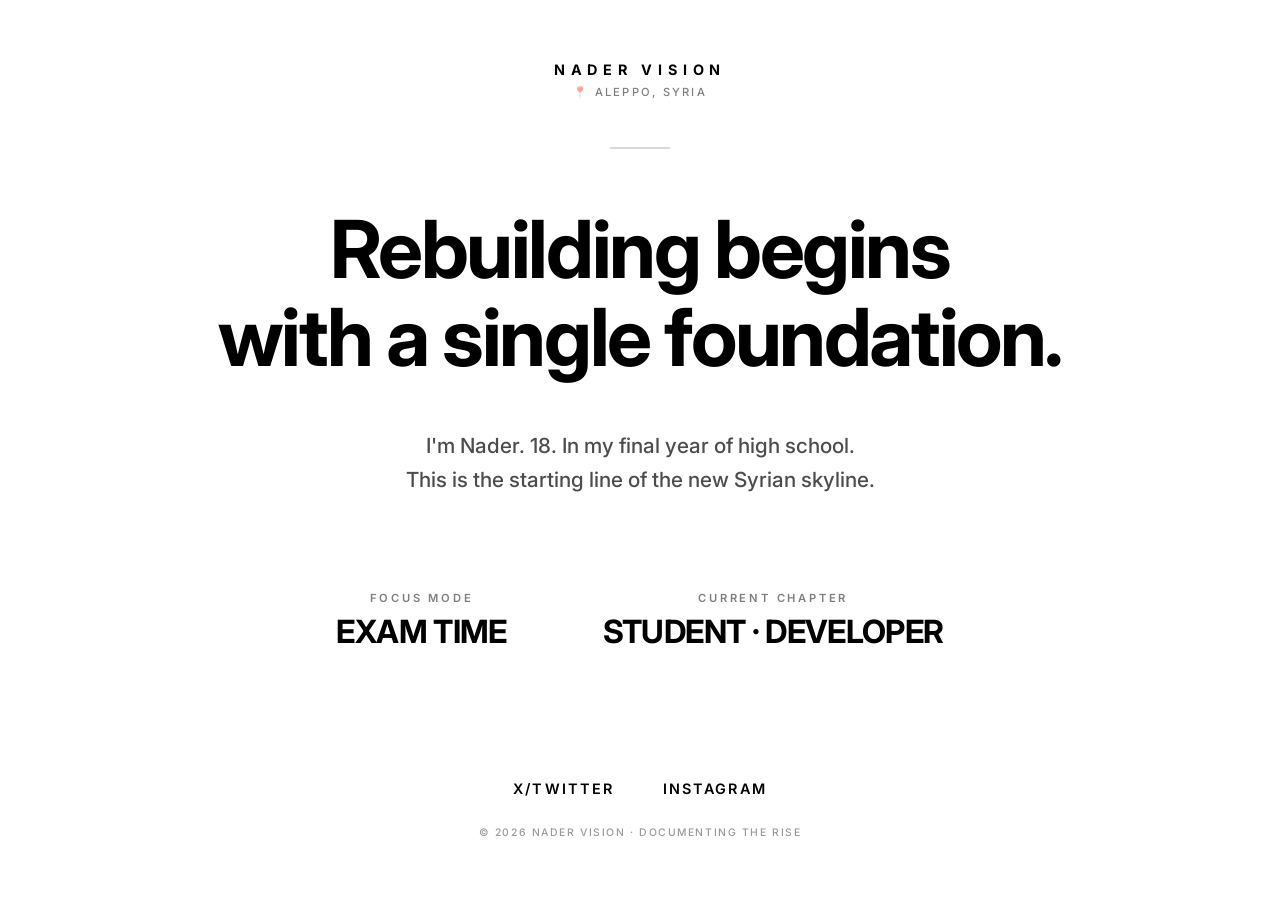
==== index.html @ 03423600 "1" ====
<!DOCTYPE html>
<html lang="en">
<head>
    <meta charset="UTF-8">
    <meta name="viewport" content="width=device-width, initial-scale=1.0">
    <title>NADER VISION · Aleppo</title>
    <link rel="stylesheet" href="style.css">
    <!-- Inter: Bold Sans-Serif -->
    <link rel="preconnect" href="https://fonts.googleapis.com">
    <link rel="preconnect" href="https://fonts.gstatic.com" crossorigin>
    <link href="https://fonts.googleapis.com/css2?family=Inter:ital,opsz,wght@0,14..32,100..900;1,14..32,100..900&display=swap" rel="stylesheet">
</head>
<body>
    <main class="center-container">
        <!-- Header -->
        <div class="header">
            <div class="logo">NADER VISION</div>
            <div class="location">📍 ALEPPO, SYRIA</div>
        </div>
        
        <div class="divider"></div>

        <!-- Hero -->
        <h1 class="hero-text">
            Rebuilding begins<br>with a single foundation.
        </h1>
        
        <p class="subhead-text">
            I'm Nader. 18. In my final year of high school.<br>
            This is the starting line of the new Syrian skyline.
        </p>

        <!-- Status Countdown -->
        <div class="status-group">
            <div class="status-item">
                <span class="label">FOCUS MODE</span>
                <span class="value" id="countdown-timer">--</span>
            </div>
            <div class="status-item">
                <span class="label">CURRENT CHAPTER</span>
                <span class="value">STUDENT · DEVELOPER</span>
            </div>
        </div>

        <!-- Footer -->
        <div class="footer">
            <div class="social-links">
                <a href="https://x.com/iiiiinader" target="_blank">X/TWITTER</a>
                <a href="https://instagram.com/iiiiinader" target="_blank">INSTAGRAM</a>
            </div>
            <div class="copyright">© 2026 NADER VISION · DOCUMENTING THE RISE</div>
        </div>
    </main>

    <script>
        // Set the target date: June 6, 2026 at 00:00:00 local time
        // Using local time string to ensure accuracy based on user's timezone
        const targetDate = new Date("June 6, 2026 00:00:00").getTime();

        function updateTimer() {
            const now = new Date().getTime();
            const distance = targetDate - now;

            if (distance < 0) {
                document.getElementById("countdown-timer").innerHTML = "EXAM TIME";
                return;
            }

            // Time calculations
            const days = Math.floor(distance / (1000 * 60 * 60 * 24));
            const hours = Math.floor((distance % (1000 * 60 * 60 * 24)) / (1000 * 60 * 60));
            const minutes = Math.floor((distance % (1000 * 60 * 60)) / (1000 * 60));
            const seconds = Math.floor((distance % (1000 * 60)) / 1000);

            // Format with leading zeros
            const formattedHours = hours.toString().padStart(2, '0');
            const formattedMinutes = minutes.toString().padStart(2, '0');
            const formattedSeconds = seconds.toString().padStart(2, '0');

            // Display
            document.getElementById("countdown-timer").innerHTML = 
                `${days}D ${formattedHours}H ${formattedMinutes}M ${formattedSeconds}S`;
        }

        // Update immediately and then every second
        updateTimer();
        setInterval(updateTimer, 1000);
    </script>
</body>
</html>
---- style.css ----
/* ----- RESET & CENTERED BOLD BASE ----- */

* {
    margin: 0;
    padding: 0;
    box-sizing: border-box;
}

body {
    background-color: #FFFFFF;
    color: #000000;
    font-family: "Inter", -apple-system, BlinkMacSystemFont, sans-serif;
    font-weight: 500;
    /* Base weight is medium now */
    line-height: 1.2;
    min-height: 100vh;
    display: flex;
    align-items: center;
    justify-content: center;
    padding: 2.5rem;
    -webkit-font-smoothing: antialiased;
}


/* ----- CENTERED CONTAINER ----- */

.center-container {
    max-width: 1000px;
    width: 100%;
    margin: 0 auto;
    text-align: center;
    display: flex;
    flex-direction: column;
    align-items: center;
    gap: 2rem;
}


/* ----- HEADER (Centered Stack) ----- */

.header {
    display: flex;
    flex-direction: column;
    align-items: center;
    gap: 0.5rem;
    width: 100%;
}

.logo {
    font-size: 0.9rem;
    font-weight: 700;
    letter-spacing: 0.4em;
    text-transform: uppercase;
    color: #000;
}

.location {
    font-size: 0.7rem;
    font-weight: 500;
    letter-spacing: 0.2em;
    text-transform: uppercase;
    color: rgba(0, 0, 0, 0.5);
}


/* ----- DIVIDER (Short & Centered) ----- */

.divider {
    width: 60px;
    height: 2px;
    background: #000;
    margin: 1rem 0;
    opacity: 0.15;
}


/* ----- HERO (Bold & Centered) ----- */

.hero-text {
    font-size: clamp(2.8rem, 8vw, 5rem);
    font-weight: 700;
    /* BOLD */
    line-height: 1.1;
    letter-spacing: -0.03em;
    max-width: 900px;
    margin: 0.5rem 0;
}

.subhead-text {
    font-size: clamp(1rem, 3vw, 1.3rem);
    font-weight: 500;
    line-height: 1.6;
    color: rgba(0, 0, 0, 0.7);
    max-width: 600px;
    margin: 0.5rem 0 2rem 0;
}


/* ----- STATUS GROUP (Centered Columns on Mobile, Row on Desktop) ----- */

.status-group {
    display: flex;
    flex-wrap: wrap;
    justify-content: center;
    gap: 4rem 6rem;
    margin: 2rem 0 3rem 0;
}

.status-item {
    display: flex;
    flex-direction: column;
    align-items: center;
    gap: 0.5rem;
}

.label {
    font-size: 0.7rem;
    font-weight: 600;
    letter-spacing: 0.25em;
    text-transform: uppercase;
    color: rgba(0, 0, 0, 0.5);
}

.value {
    font-size: 2rem;
    font-weight: 700;
    /* BOLD */
    letter-spacing: -0.02em;
    color: #000;
}


/* ----- FOOTER (Centered) ----- */

.footer {
    margin-top: 3rem;
    display: flex;
    flex-direction: column;
    align-items: center;
    gap: 1.5rem;
    width: 100%;
}

.social-links {
    display: flex;
    gap: 3rem;
    justify-content: center;
}

.social-links a {
    color: #000;
    text-decoration: none;
    font-size: 0.9rem;
    font-weight: 600;
    letter-spacing: 0.15em;
    text-transform: uppercase;
    padding-bottom: 4px;
    border-bottom: 2px solid transparent;
    transition: border-color 0.2s;
}

.social-links a:hover {
    border-bottom-color: #000;
}

.copyright {
    font-size: 0.65rem;
    font-weight: 500;
    letter-spacing: 0.15em;
    text-transform: uppercase;
    color: rgba(0, 0, 0, 0.4);
}


/* ----- MOBILE TWEAKS ----- */

@media (max-width: 600px) {
    body {
        padding: 1.5rem;
    }
    .status-group {
        flex-direction: column;
        gap: 2rem;
    }
    .value {
        font-size: 1.6rem;
    }
    .social-links {
        gap: 2rem;
    }
}
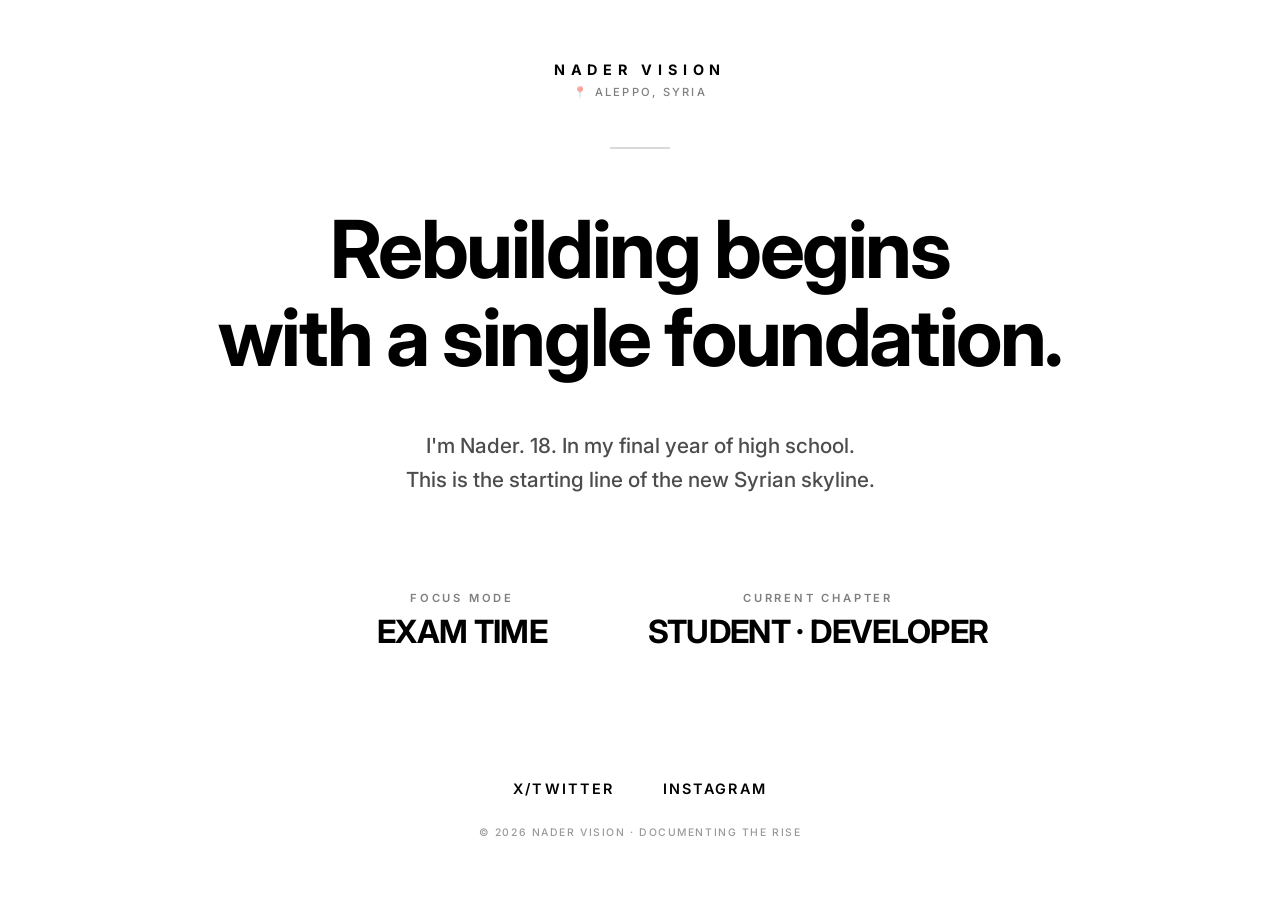
==== commit 30b3c194: "1" ====
--- a/index.html
+++ b/index.html
@@ -1,5 +1,6 @@
 <!DOCTYPE html>
 <html lang="en">
+
 <head>
     <meta charset="UTF-8">
     <meta name="viewport" content="width=device-width, initial-scale=1.0">
@@ -10,6 +11,7 @@
     <link rel="preconnect" href="https://fonts.gstatic.com" crossorigin>
     <link href="https://fonts.googleapis.com/css2?family=Inter:ital,opsz,wght@0,14..32,100..900;1,14..32,100..900&display=swap" rel="stylesheet">
 </head>
+
 <body>
     <main class="center-container">
         <!-- Header -->
@@ -17,17 +19,16 @@
             <div class="logo">NADER VISION</div>
             <div class="location">📍 ALEPPO, SYRIA</div>
         </div>
-        
+
         <div class="divider"></div>
 
         <!-- Hero -->
         <h1 class="hero-text">
             Rebuilding begins<br>with a single foundation.
         </h1>
-        
+
         <p class="subhead-text">
-            I'm Nader. 18. In my final year of high school.<br>
-            This is the starting line of the new Syrian skyline.
+            I'm Nader. 18. In my final year of high school.<br> This is the starting line of the new Syrian skyline.
         </p>
 
         <!-- Status Countdown -->
@@ -78,7 +79,7 @@
             const formattedSeconds = seconds.toString().padStart(2, '0');
 
             // Display
-            document.getElementById("countdown-timer").innerHTML = 
+            document.getElementById("countdown-timer").innerHTML =
                 `${days}D ${formattedHours}H ${formattedMinutes}M ${formattedSeconds}S`;
         }
 
@@ -87,4 +88,5 @@
         setInterval(updateTimer, 1000);
     </script>
 </body>
+
 </html>
--- a/style.css
+++ b/style.css
@@ -11,7 +11,6 @@
     color: #000000;
     font-family: "Inter", -apple-system, BlinkMacSystemFont, sans-serif;
     font-weight: 500;
-    /* Base weight is medium now */
     line-height: 1.2;
     min-height: 100vh;
     display: flex;
@@ -79,7 +78,6 @@
 .hero-text {
     font-size: clamp(2.8rem, 8vw, 5rem);
     font-weight: 700;
-    /* BOLD */
     line-height: 1.1;
     letter-spacing: -0.03em;
     max-width: 900px;
@@ -96,7 +94,7 @@
 }
 
 
-/* ----- STATUS GROUP (Centered Columns on Mobile, Row on Desktop) ----- */
+/* ----- STATUS GROUP (Fixed Widths to Prevent Shifting) ----- */
 
 .status-group {
     display: flex;
@@ -111,6 +109,7 @@
     flex-direction: column;
     align-items: center;
     gap: 0.5rem;
+    width: 260px;
 }
 
 .label {
@@ -119,14 +118,17 @@
     letter-spacing: 0.25em;
     text-transform: uppercase;
     color: rgba(0, 0, 0, 0.5);
+    text-align: center;
 }
 
 .value {
     font-size: 2rem;
     font-weight: 700;
-    /* BOLD */
     letter-spacing: -0.02em;
     color: #000;
+    text-align: center;
+    min-width: 260px;
+    white-space: nowrap;
 }
 
 
@@ -181,9 +183,16 @@
     .status-group {
         flex-direction: column;
         gap: 2rem;
+        align-items: center;
+    }
+    .status-item {
+        width: 100%;
+        max-width: 300px;
     }
     .value {
-        font-size: 1.6rem;
+        font-size: 1.4rem;
+        min-width: 220px;
+        white-space: nowrap;
     }
     .social-links {
         gap: 2rem;
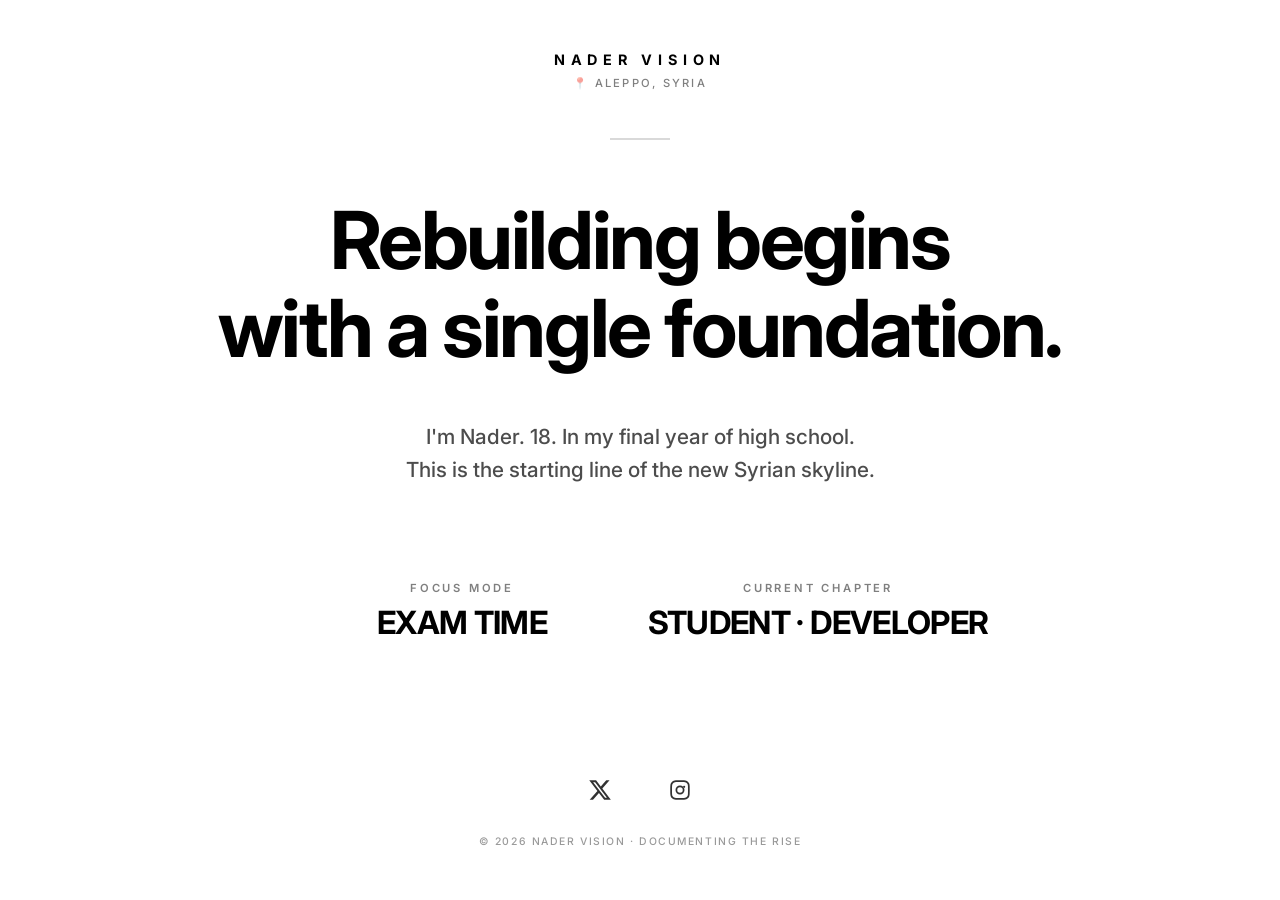
==== commit 0de50e48: "2" ====
--- a/index.html
+++ b/index.html
@@ -46,16 +46,23 @@
         <!-- Footer -->
         <div class="footer">
             <div class="social-links">
-                <a href="https://x.com/iiiiinader" target="_blank">X/TWITTER</a>
-                <a href="https://instagram.com/iiiiinader" target="_blank">INSTAGRAM</a>
+                <a href="https://x.com/iiiiinader" target="_blank" aria-label="X">
+                    <svg width="24" height="24" viewBox="0 0 24 24" fill="none" xmlns="http://www.w3.org/2000/svg">
+                        <path d="M18.244 2.25h3.308l-7.227 8.26 8.502 11.24H16.17l-5.214-6.817L4.99 21.75H1.68l7.73-8.835L1.254 2.25H8.08l4.713 6.231 5.45-6.231Zm-1.161 17.52h1.833L7.084 4.126H5.117L17.083 19.77Z" fill="black"/>
+                    </svg>
+                </a>
+                <a href="https://instagram.com/iiiiinader" target="_blank" aria-label="Instagram">
+                    <svg width="24" height="24" viewBox="0 0 24 24" fill="none" xmlns="http://www.w3.org/2000/svg">
+                        <path fill-rule="evenodd" clip-rule="evenodd" d="M12 2.25c-2.647 0-2.979.012-4.018.058-1.036.047-1.744.212-2.363.45a4.77 4.77 0 0 0-1.724 1.123A4.77 4.77 0 0 0 2.77 5.605c-.238.619-.403 1.327-.45 2.363C2.262 9.021 2.25 9.353 2.25 12s.012 2.979.058 4.018c.047 1.036.212 1.744.45 2.363.239.618.63 1.147 1.123 1.724a4.77 4.77 0 0 0 1.724 1.123c.619.238 1.327.403 2.363.45 1.039.046 1.371.058 4.018.058 2.647 0 2.979-.012 4.018-.058 1.036-.047 1.744-.212 2.363-.45a4.77 4.77 0 0 0 1.724-1.123 4.77 4.77 0 0 0 1.123-1.724c.238-.619.403-1.327.45-2.363.046-1.039.058-1.371.058-4.018s-.012-2.979-.058-4.018c-.047-1.036-.212-1.744-.45-2.363a4.77 4.77 0 0 0-1.123-1.724 4.77 4.77 0 0 0-1.724-1.123c-.619-.238-1.327-.403-2.363-.45C14.979 2.262 14.647 2.25 12 2.25Zm0 1.758c2.603 0 2.911.01 3.938.057.95.043 1.466.202 1.809.335.455.177.78.388 1.121.73.342.341.553.666.73 1.121.133.343.292.859.335 1.809.047 1.027.057 1.335.057 3.938s-.01 2.911-.057 3.938c-.043.95-.202 1.466-.335 1.809a3.02 3.02 0 0 1-.73 1.121 3.02 3.02 0 0 1-1.121.73c-.343.133-.859.292-1.809.335-1.027.047-1.335.057-3.938.057s-2.911-.01-3.938-.057c-.95-.043-1.466-.202-1.809-.335a3.02 3.02 0 0 1-1.121-.73 3.02 3.02 0 0 1-.73-1.121c-.133-.343-.292-.859-.335-1.809-.047-1.027-.057-1.335-.057-3.938s.01-2.911.057-3.938c.043-.95.202-1.466.335-1.809a3.02 3.02 0 0 1 .73-1.121 3.02 3.02 0 0 1 1.121-.73c.343-.133.859-.292 1.809-.335 1.027-.047 1.335-.057 3.938-.057ZM12 7.5a4.5 4.5 0 1 0 0 9 4.5 4.5 0 0 0 0-9Zm0 1.758a2.742 2.742 0 1 1 0 5.484 2.742 2.742 0 0 1 0-5.484Zm5.25-.5a1.125 1.125 0 1 1-2.25 0 1.125 1.125 0 0 1 2.25 0Z" fill="black"/>
+                    </svg>
+                </a>
             </div>
             <div class="copyright">© 2026 NADER VISION · DOCUMENTING THE RISE</div>
         </div>
     </main>
 
     <script>
-        // Set the target date: June 6, 2026 at 00:00:00 local time
-        // Using local time string to ensure accuracy based on user's timezone
+        // Target date: June 6, 2026 at 00:00:00
         const targetDate = new Date("June 6, 2026 00:00:00").getTime();
 
         function updateTimer() {
@@ -67,23 +74,19 @@
                 return;
             }
 
-            // Time calculations
             const days = Math.floor(distance / (1000 * 60 * 60 * 24));
             const hours = Math.floor((distance % (1000 * 60 * 60 * 24)) / (1000 * 60 * 60));
             const minutes = Math.floor((distance % (1000 * 60 * 60)) / (1000 * 60));
             const seconds = Math.floor((distance % (1000 * 60)) / 1000);
 
-            // Format with leading zeros
             const formattedHours = hours.toString().padStart(2, '0');
             const formattedMinutes = minutes.toString().padStart(2, '0');
             const formattedSeconds = seconds.toString().padStart(2, '0');
 
-            // Display
             document.getElementById("countdown-timer").innerHTML =
                 `${days}D ${formattedHours}H ${formattedMinutes}M ${formattedSeconds}S`;
         }
 
-        // Update immediately and then every second
         updateTimer();
         setInterval(updateTimer, 1000);
     </script>
--- a/style.css
+++ b/style.css
@@ -132,7 +132,7 @@
 }
 
 
-/* ----- FOOTER (Centered) ----- */
+/* ----- FOOTER (Centered with Icon Links) ----- */
 
 .footer {
     margin-top: 3rem;
@@ -145,24 +145,28 @@
 
 .social-links {
     display: flex;
-    gap: 3rem;
-    justify-content: center;
+    gap: 2.5rem;
+    justify-content: center;
+    align-items: center;
 }
 
 .social-links a {
-    color: #000;
-    text-decoration: none;
-    font-size: 0.9rem;
-    font-weight: 600;
-    letter-spacing: 0.15em;
-    text-transform: uppercase;
-    padding-bottom: 4px;
+    display: inline-flex;
+    align-items: center;
+    justify-content: center;
+    padding: 0.5rem;
     border-bottom: 2px solid transparent;
-    transition: border-color 0.2s;
+    transition: border-color 0.2s, opacity 0.2s;
+    opacity: 0.8;
 }
 
 .social-links a:hover {
     border-bottom-color: #000;
+    opacity: 1;
+}
+
+.social-links a svg {
+    display: block;
 }
 
 .copyright {
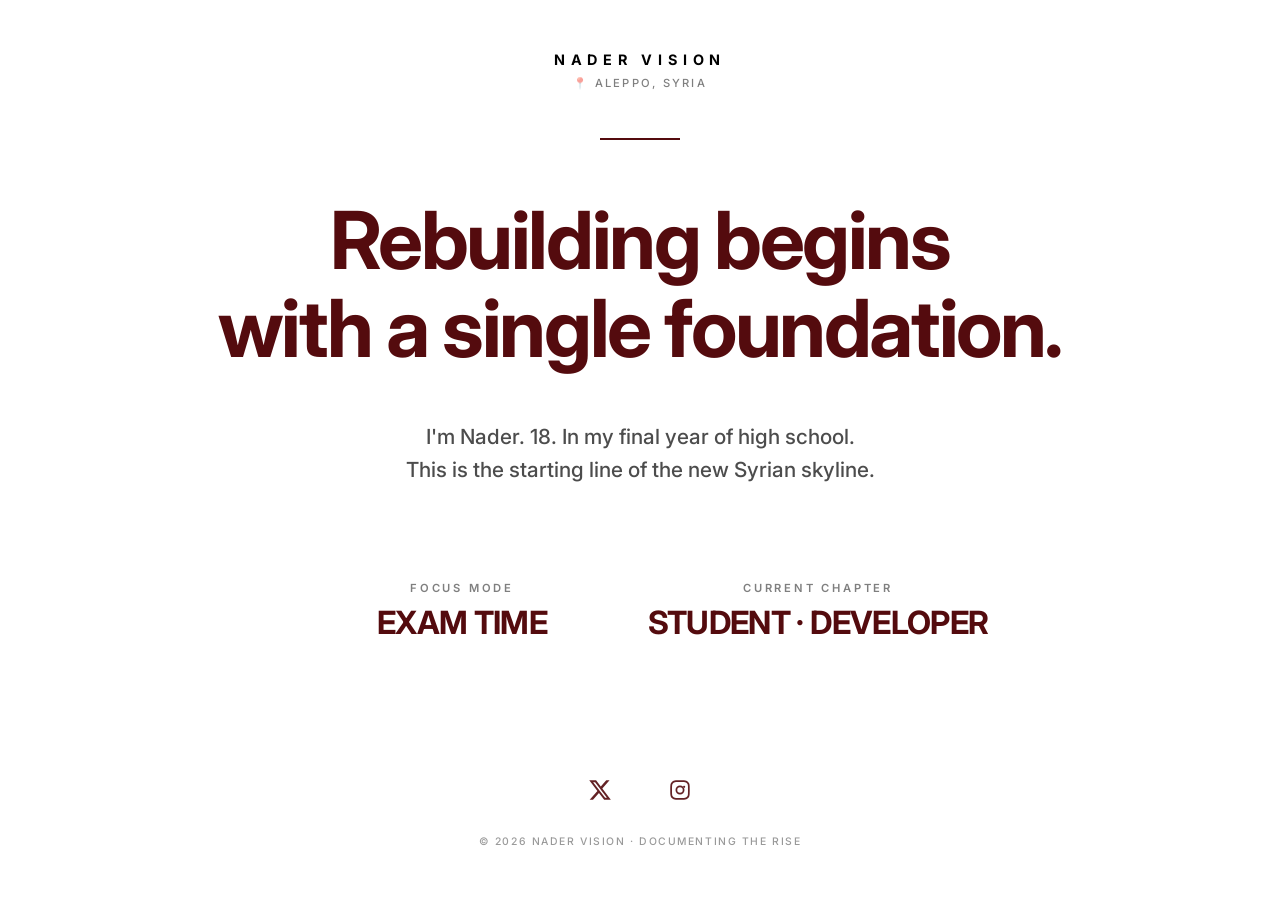
==== commit 15fecc18: "1" ====
--- a/index.html
+++ b/index.html
@@ -47,14 +47,14 @@
         <div class="footer">
             <div class="social-links">
                 <a href="https://x.com/iiiiinader" target="_blank" aria-label="X">
-                    <svg width="24" height="24" viewBox="0 0 24 24" fill="none" xmlns="http://www.w3.org/2000/svg">
-                        <path d="M18.244 2.25h3.308l-7.227 8.26 8.502 11.24H16.17l-5.214-6.817L4.99 21.75H1.68l7.73-8.835L1.254 2.25H8.08l4.713 6.231 5.45-6.231Zm-1.161 17.52h1.833L7.084 4.126H5.117L17.083 19.77Z" fill="black"/>
-                    </svg>
+                    <svg width="24" height="24" viewBox="0 0 24 24" xmlns="http://www.w3.org/2000/svg">
+            <path d="M18.244 2.25h3.308l-7.227 8.26 8.502 11.24H16.17l-5.214-6.817L4.99 21.75H1.68l7.73-8.835L1.254 2.25H8.08l4.713 6.231 5.45-6.231Zm-1.161 17.52h1.833L7.084 4.126H5.117L17.083 19.77Z"/>
+        </svg>
                 </a>
                 <a href="https://instagram.com/iiiiinader" target="_blank" aria-label="Instagram">
-                    <svg width="24" height="24" viewBox="0 0 24 24" fill="none" xmlns="http://www.w3.org/2000/svg">
-                        <path fill-rule="evenodd" clip-rule="evenodd" d="M12 2.25c-2.647 0-2.979.012-4.018.058-1.036.047-1.744.212-2.363.45a4.77 4.77 0 0 0-1.724 1.123A4.77 4.77 0 0 0 2.77 5.605c-.238.619-.403 1.327-.45 2.363C2.262 9.021 2.25 9.353 2.25 12s.012 2.979.058 4.018c.047 1.036.212 1.744.45 2.363.239.618.63 1.147 1.123 1.724a4.77 4.77 0 0 0 1.724 1.123c.619.238 1.327.403 2.363.45 1.039.046 1.371.058 4.018.058 2.647 0 2.979-.012 4.018-.058 1.036-.047 1.744-.212 2.363-.45a4.77 4.77 0 0 0 1.724-1.123 4.77 4.77 0 0 0 1.123-1.724c.238-.619.403-1.327.45-2.363.046-1.039.058-1.371.058-4.018s-.012-2.979-.058-4.018c-.047-1.036-.212-1.744-.45-2.363a4.77 4.77 0 0 0-1.123-1.724 4.77 4.77 0 0 0-1.724-1.123c-.619-.238-1.327-.403-2.363-.45C14.979 2.262 14.647 2.25 12 2.25Zm0 1.758c2.603 0 2.911.01 3.938.057.95.043 1.466.202 1.809.335.455.177.78.388 1.121.73.342.341.553.666.73 1.121.133.343.292.859.335 1.809.047 1.027.057 1.335.057 3.938s-.01 2.911-.057 3.938c-.043.95-.202 1.466-.335 1.809a3.02 3.02 0 0 1-.73 1.121 3.02 3.02 0 0 1-1.121.73c-.343.133-.859.292-1.809.335-1.027.047-1.335.057-3.938.057s-2.911-.01-3.938-.057c-.95-.043-1.466-.202-1.809-.335a3.02 3.02 0 0 1-1.121-.73 3.02 3.02 0 0 1-.73-1.121c-.133-.343-.292-.859-.335-1.809-.047-1.027-.057-1.335-.057-3.938s.01-2.911.057-3.938c.043-.95.202-1.466.335-1.809a3.02 3.02 0 0 1 .73-1.121 3.02 3.02 0 0 1 1.121-.73c.343-.133.859-.292 1.809-.335 1.027-.047 1.335-.057 3.938-.057ZM12 7.5a4.5 4.5 0 1 0 0 9 4.5 4.5 0 0 0 0-9Zm0 1.758a2.742 2.742 0 1 1 0 5.484 2.742 2.742 0 0 1 0-5.484Zm5.25-.5a1.125 1.125 0 1 1-2.25 0 1.125 1.125 0 0 1 2.25 0Z" fill="black"/>
-                    </svg>
+                    <svg width="24" height="24" viewBox="0 0 24 24" xmlns="http://www.w3.org/2000/svg">
+            <path fill-rule="evenodd" clip-rule="evenodd" d="M12 2.25c-2.647 0-2.979.012-4.018.058-1.036.047-1.744.212-2.363.45a4.77 4.77 0 0 0-1.724 1.123A4.77 4.77 0 0 0 2.77 5.605c-.238.619-.403 1.327-.45 2.363C2.262 9.021 2.25 9.353 2.25 12s.012 2.979.058 4.018c.047 1.036.212 1.744.45 2.363.239.618.63 1.147 1.123 1.724a4.77 4.77 0 0 0 1.724 1.123c.619.238 1.327.403 2.363.45 1.039.046 1.371.058 4.018.058 2.647 0 2.979-.012 4.018-.058 1.036-.047 1.744-.212 2.363-.45a4.77 4.77 0 0 0 1.724-1.123 4.77 4.77 0 0 0 1.123-1.724c.238-.619.403-1.327.45-2.363.046-1.039.058-1.371.058-4.018s-.012-2.979-.058-4.018c-.047-1.036-.212-1.744-.45-2.363a4.77 4.77 0 0 0-1.123-1.724 4.77 4.77 0 0 0-1.724-1.123c-.619-.238-1.327-.403-2.363-.45C14.979 2.262 14.647 2.25 12 2.25Zm0 1.758c2.603 0 2.911.01 3.938.057.95.043 1.466.202 1.809.335.455.177.78.388 1.121.73.342.341.553.666.73 1.121.133.343.292.859.335 1.809.047 1.027.057 1.335.057 3.938s-.01 2.911-.057 3.938c-.043.95-.202 1.466-.335 1.809a3.02 3.02 0 0 1-.73 1.121 3.02 3.02 0 0 1-1.121.73c-.343.133-.859.292-1.809.335-1.027.047-1.335.057-3.938.057s-2.911-.01-3.938-.057c-.95-.043-1.466-.202-1.809-.335a3.02 3.02 0 0 1-1.121-.73 3.02 3.02 0 0 1-.73-1.121c-.133-.343-.292-.859-.335-1.809-.047-1.027-.057-1.335-.057-3.938s.01-2.911.057-3.938c.043-.95.202-1.466.335-1.809a3.02 3.02 0 0 1 .73-1.121 3.02 3.02 0 0 1 1.121-.73c.343-.133.859-.292 1.809-.335 1.027-.047 1.335-.057 3.938-.057ZM12 7.5a4.5 4.5 0 1 0 0 9 4.5 4.5 0 0 0 0-9Zm0 1.758a2.742 2.742 0 1 1 0 5.484 2.742 2.742 0 0 1 0-5.484Zm5.25-.5a1.125 1.125 0 1 1-2.25 0 1.125 1.125 0 0 1 2.25 0Z"/>
+        </svg>
                 </a>
             </div>
             <div class="copyright">© 2026 NADER VISION · DOCUMENTING THE RISE</div>
--- a/style.css
+++ b/style.css
@@ -35,7 +35,7 @@
 }
 
 
-/* ----- HEADER (Centered Stack) ----- */
+/* ----- HEADER (Black & Gray - supporting cast) ----- */
 
 .header {
     display: flex;
@@ -62,18 +62,20 @@
 }
 
 
-/* ----- DIVIDER (Short & Centered) ----- */
+/* ----- DIVIDER (Burgundy Statement) ----- */
 
 .divider {
-    width: 60px;
+    width: 80px;
+    /* Slightly wider for presence */
     height: 2px;
-    background: #000;
+    background: #540B0E;
     margin: 1rem 0;
-    opacity: 0.15;
-}
-
-
-/* ----- HERO (Bold & Centered) ----- */
+    opacity: 1;
+    /* Full strength */
+}
+
+
+/* ----- HERO (Headline in YOUR color) ----- */
 
 .hero-text {
     font-size: clamp(2.8rem, 8vw, 5rem);
@@ -82,6 +84,8 @@
     letter-spacing: -0.03em;
     max-width: 900px;
     margin: 0.5rem 0;
+    color: #540B0E;
+    /* PRIMARY COLOR */
 }
 
 .subhead-text {
@@ -94,7 +98,7 @@
 }
 
 
-/* ----- STATUS GROUP (Fixed Widths to Prevent Shifting) ----- */
+/* ----- STATUS GROUP (Countdown in Burgundy) ----- */
 
 .status-group {
     display: flex;
@@ -125,14 +129,15 @@
     font-size: 2rem;
     font-weight: 700;
     letter-spacing: -0.02em;
-    color: #000;
+    color: #540B0E;
+    /* PRIMARY COLOR */
     text-align: center;
     min-width: 260px;
     white-space: nowrap;
 }
 
 
-/* ----- FOOTER (Centered with Icon Links) ----- */
+/* ----- FOOTER (Icons default to Burgundy) ----- */
 
 .footer {
     margin-top: 3rem;
@@ -157,16 +162,32 @@
     padding: 0.5rem;
     border-bottom: 2px solid transparent;
     transition: border-color 0.2s, opacity 0.2s;
-    opacity: 0.8;
+    opacity: 0.9;
 }
 
 .social-links a:hover {
     border-bottom-color: #000;
+    /* Black underline on hover */
     opacity: 1;
 }
 
 .social-links a svg {
     display: block;
+}
+
+
+/* Override SVG fill to Burgundy */
+
+.social-links a svg path {
+    fill: #540B0E;
+    transition: fill 0.2s;
+}
+
+
+/* On hover, icons turn black */
+
+.social-links a:hover svg path {
+    fill: #000;
 }
 
 .copyright {
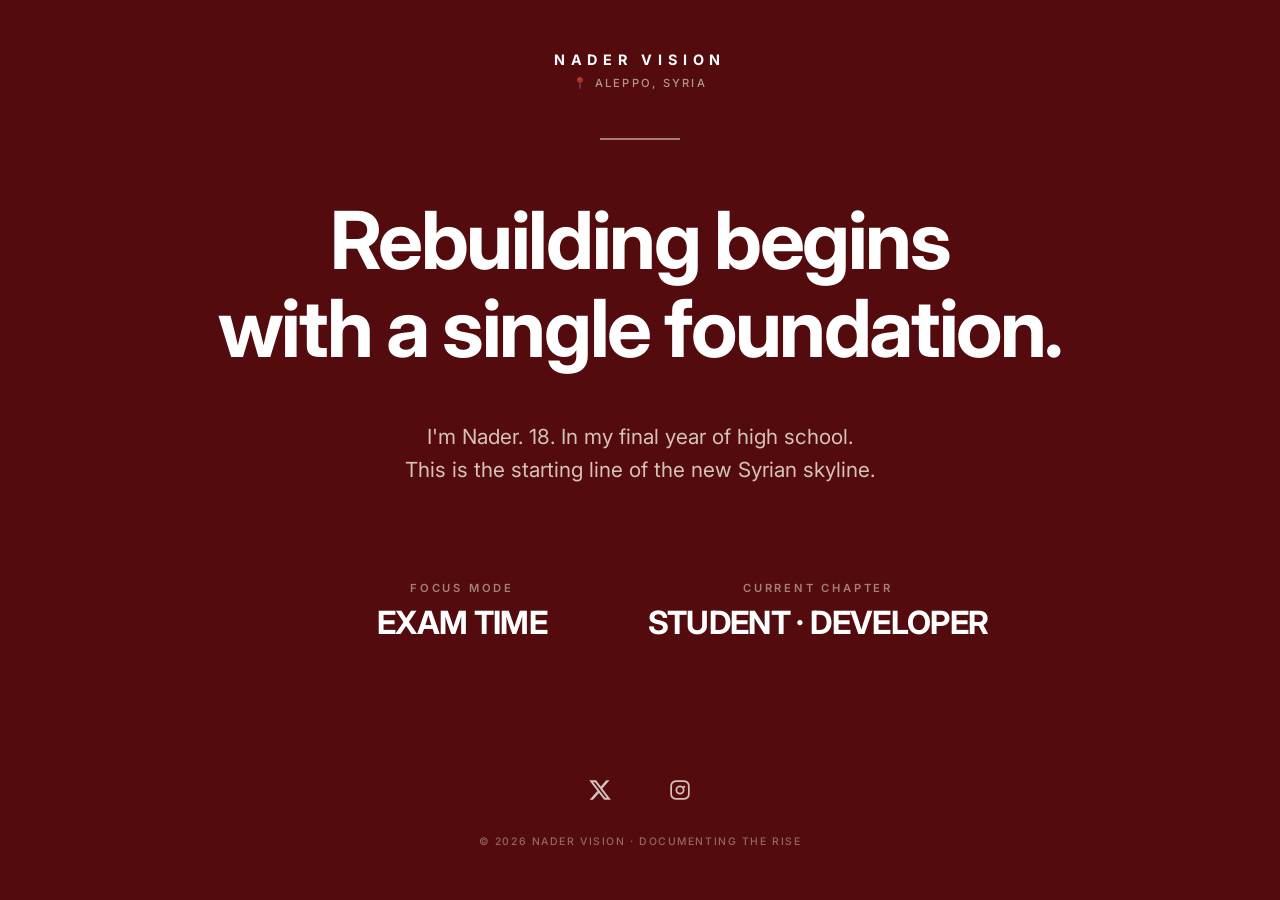
==== commit b239d628: "1" ====
--- a/index.html
+++ b/index.html
@@ -6,7 +6,6 @@
     <meta name="viewport" content="width=device-width, initial-scale=1.0">
     <title>NADER VISION · Aleppo</title>
     <link rel="stylesheet" href="style.css">
-    <!-- Inter: Bold Sans-Serif -->
     <link rel="preconnect" href="https://fonts.googleapis.com">
     <link rel="preconnect" href="https://fonts.gstatic.com" crossorigin>
     <link href="https://fonts.googleapis.com/css2?family=Inter:ital,opsz,wght@0,14..32,100..900;1,14..32,100..900&display=swap" rel="stylesheet">
@@ -14,7 +13,6 @@
 
 <body>
     <main class="center-container">
-        <!-- Header -->
         <div class="header">
             <div class="logo">NADER VISION</div>
             <div class="location">📍 ALEPPO, SYRIA</div>
@@ -22,7 +20,6 @@
 
         <div class="divider"></div>
 
-        <!-- Hero -->
         <h1 class="hero-text">
             Rebuilding begins<br>with a single foundation.
         </h1>
@@ -31,7 +28,6 @@
             I'm Nader. 18. In my final year of high school.<br> This is the starting line of the new Syrian skyline.
         </p>
 
-        <!-- Status Countdown -->
         <div class="status-group">
             <div class="status-item">
                 <span class="label">FOCUS MODE</span>
@@ -43,18 +39,17 @@
             </div>
         </div>
 
-        <!-- Footer -->
         <div class="footer">
             <div class="social-links">
                 <a href="https://x.com/iiiiinader" target="_blank" aria-label="X">
                     <svg width="24" height="24" viewBox="0 0 24 24" xmlns="http://www.w3.org/2000/svg">
-            <path d="M18.244 2.25h3.308l-7.227 8.26 8.502 11.24H16.17l-5.214-6.817L4.99 21.75H1.68l7.73-8.835L1.254 2.25H8.08l4.713 6.231 5.45-6.231Zm-1.161 17.52h1.833L7.084 4.126H5.117L17.083 19.77Z"/>
-        </svg>
+                        <path d="M18.244 2.25h3.308l-7.227 8.26 8.502 11.24H16.17l-5.214-6.817L4.99 21.75H1.68l7.73-8.835L1.254 2.25H8.08l4.713 6.231 5.45-6.231Zm-1.161 17.52h1.833L7.084 4.126H5.117L17.083 19.77Z"/>
+                    </svg>
                 </a>
                 <a href="https://instagram.com/iiiiinader" target="_blank" aria-label="Instagram">
                     <svg width="24" height="24" viewBox="0 0 24 24" xmlns="http://www.w3.org/2000/svg">
-            <path fill-rule="evenodd" clip-rule="evenodd" d="M12 2.25c-2.647 0-2.979.012-4.018.058-1.036.047-1.744.212-2.363.45a4.77 4.77 0 0 0-1.724 1.123A4.77 4.77 0 0 0 2.77 5.605c-.238.619-.403 1.327-.45 2.363C2.262 9.021 2.25 9.353 2.25 12s.012 2.979.058 4.018c.047 1.036.212 1.744.45 2.363.239.618.63 1.147 1.123 1.724a4.77 4.77 0 0 0 1.724 1.123c.619.238 1.327.403 2.363.45 1.039.046 1.371.058 4.018.058 2.647 0 2.979-.012 4.018-.058 1.036-.047 1.744-.212 2.363-.45a4.77 4.77 0 0 0 1.724-1.123 4.77 4.77 0 0 0 1.123-1.724c.238-.619.403-1.327.45-2.363.046-1.039.058-1.371.058-4.018s-.012-2.979-.058-4.018c-.047-1.036-.212-1.744-.45-2.363a4.77 4.77 0 0 0-1.123-1.724 4.77 4.77 0 0 0-1.724-1.123c-.619-.238-1.327-.403-2.363-.45C14.979 2.262 14.647 2.25 12 2.25Zm0 1.758c2.603 0 2.911.01 3.938.057.95.043 1.466.202 1.809.335.455.177.78.388 1.121.73.342.341.553.666.73 1.121.133.343.292.859.335 1.809.047 1.027.057 1.335.057 3.938s-.01 2.911-.057 3.938c-.043.95-.202 1.466-.335 1.809a3.02 3.02 0 0 1-.73 1.121 3.02 3.02 0 0 1-1.121.73c-.343.133-.859.292-1.809.335-1.027.047-1.335.057-3.938.057s-2.911-.01-3.938-.057c-.95-.043-1.466-.202-1.809-.335a3.02 3.02 0 0 1-1.121-.73 3.02 3.02 0 0 1-.73-1.121c-.133-.343-.292-.859-.335-1.809-.047-1.027-.057-1.335-.057-3.938s.01-2.911.057-3.938c.043-.95.202-1.466.335-1.809a3.02 3.02 0 0 1 .73-1.121 3.02 3.02 0 0 1 1.121-.73c.343-.133.859-.292 1.809-.335 1.027-.047 1.335-.057 3.938-.057ZM12 7.5a4.5 4.5 0 1 0 0 9 4.5 4.5 0 0 0 0-9Zm0 1.758a2.742 2.742 0 1 1 0 5.484 2.742 2.742 0 0 1 0-5.484Zm5.25-.5a1.125 1.125 0 1 1-2.25 0 1.125 1.125 0 0 1 2.25 0Z"/>
-        </svg>
+                        <path fill-rule="evenodd" clip-rule="evenodd" d="M12 2.25c-2.647 0-2.979.012-4.018.058-1.036.047-1.744.212-2.363.45a4.77 4.77 0 0 0-1.724 1.123A4.77 4.77 0 0 0 2.77 5.605c-.238.619-.403 1.327-.45 2.363C2.262 9.021 2.25 9.353 2.25 12s.012 2.979.058 4.018c.047 1.036.212 1.744.45 2.363.239.618.63 1.147 1.123 1.724a4.77 4.77 0 0 0 1.724 1.123c.619.238 1.327.403 2.363.45 1.039.046 1.371.058 4.018.058 2.647 0 2.979-.012 4.018-.058 1.036-.047 1.744-.212 2.363-.45a4.77 4.77 0 0 0 1.724-1.123 4.77 4.77 0 0 0 1.123-1.724c.238-.619.403-1.327.45-2.363.046-1.039.058-1.371.058-4.018s-.012-2.979-.058-4.018c-.047-1.036-.212-1.744-.45-2.363a4.77 4.77 0 0 0-1.123-1.724 4.77 4.77 0 0 0-1.724-1.123c-.619-.238-1.327-.403-2.363-.45C14.979 2.262 14.647 2.25 12 2.25Zm0 1.758c2.603 0 2.911.01 3.938.057.95.043 1.466.202 1.809.335.455.177.78.388 1.121.73.342.341.553.666.73 1.121.133.343.292.859.335 1.809.047 1.027.057 1.335.057 3.938s-.01 2.911-.057 3.938c-.043.95-.202 1.466-.335 1.809a3.02 3.02 0 0 1-.73 1.121 3.02 3.02 0 0 1-1.121.73c-.343.133-.859.292-1.809.335-1.027.047-1.335.057-3.938.057s-2.911-.01-3.938-.057c-.95-.043-1.466-.202-1.809-.335a3.02 3.02 0 0 1-1.121-.73 3.02 3.02 0 0 1-.73-1.121c-.133-.343-.292-.859-.335-1.809-.047-1.027-.057-1.335-.057-3.938s.01-2.911.057-3.938c.043-.95.202-1.466.335-1.809a3.02 3.02 0 0 1 .73-1.121 3.02 3.02 0 0 1 1.121-.73c.343-.133.859-.292 1.809-.335 1.027-.047 1.335-.057 3.938-.057ZM12 7.5a4.5 4.5 0 1 0 0 9 4.5 4.5 0 0 0 0-9Zm0 1.758a2.742 2.742 0 1 1 0 5.484 2.742 2.742 0 0 1 0-5.484Zm5.25-.5a1.125 1.125 0 1 1-2.25 0 1.125 1.125 0 0 1 2.25 0Z"/>
+                    </svg>
                 </a>
             </div>
             <div class="copyright">© 2026 NADER VISION · DOCUMENTING THE RISE</div>
@@ -62,7 +57,6 @@
     </main>
 
     <script>
-        // Target date: June 6, 2026 at 00:00:00
         const targetDate = new Date("June 6, 2026 00:00:00").getTime();
 
         function updateTimer() {
--- a/style.css
+++ b/style.css
@@ -1,5 +1,3 @@
-/* ----- RESET & CENTERED BOLD BASE ----- */
-
 * {
     margin: 0;
     padding: 0;
@@ -7,10 +5,12 @@
 }
 
 body {
-    background-color: #FFFFFF;
-    color: #000000;
+    background-color: #540B0E;
+    /* YOUR COLOR AS CANVAS */
+    color: #F5F0E8;
+    /* Warm cream text */
     font-family: "Inter", -apple-system, BlinkMacSystemFont, sans-serif;
-    font-weight: 500;
+    font-weight: 400;
     line-height: 1.2;
     min-height: 100vh;
     display: flex;
@@ -19,9 +19,6 @@
     padding: 2.5rem;
     -webkit-font-smoothing: antialiased;
 }
-
-
-/* ----- CENTERED CONTAINER ----- */
 
 .center-container {
     max-width: 1000px;
@@ -33,9 +30,6 @@
     align-items: center;
     gap: 2rem;
 }
-
-
-/* ----- HEADER (Black & Gray - supporting cast) ----- */
 
 .header {
     display: flex;
@@ -50,7 +44,7 @@
     font-weight: 700;
     letter-spacing: 0.4em;
     text-transform: uppercase;
-    color: #000;
+    color: #FFFFFF;
 }
 
 .location {
@@ -58,24 +52,16 @@
     font-weight: 500;
     letter-spacing: 0.2em;
     text-transform: uppercase;
-    color: rgba(0, 0, 0, 0.5);
+    color: rgba(245, 240, 232, 0.6);
 }
-
-
-/* ----- DIVIDER (Burgundy Statement) ----- */
 
 .divider {
     width: 80px;
-    /* Slightly wider for presence */
     height: 2px;
-    background: #540B0E;
+    background: #F5F0E8;
     margin: 1rem 0;
-    opacity: 1;
-    /* Full strength */
+    opacity: 0.5;
 }
-
-
-/* ----- HERO (Headline in YOUR color) ----- */
 
 .hero-text {
     font-size: clamp(2.8rem, 8vw, 5rem);
@@ -84,21 +70,17 @@
     letter-spacing: -0.03em;
     max-width: 900px;
     margin: 0.5rem 0;
-    color: #540B0E;
-    /* PRIMARY COLOR */
+    color: #FFFFFF;
 }
 
 .subhead-text {
     font-size: clamp(1rem, 3vw, 1.3rem);
-    font-weight: 500;
+    font-weight: 400;
     line-height: 1.6;
-    color: rgba(0, 0, 0, 0.7);
+    color: rgba(245, 240, 232, 0.8);
     max-width: 600px;
     margin: 0.5rem 0 2rem 0;
 }
-
-
-/* ----- STATUS GROUP (Countdown in Burgundy) ----- */
 
 .status-group {
     display: flex;
@@ -121,7 +103,7 @@
     font-weight: 600;
     letter-spacing: 0.25em;
     text-transform: uppercase;
-    color: rgba(0, 0, 0, 0.5);
+    color: rgba(245, 240, 232, 0.5);
     text-align: center;
 }
 
@@ -129,15 +111,11 @@
     font-size: 2rem;
     font-weight: 700;
     letter-spacing: -0.02em;
-    color: #540B0E;
-    /* PRIMARY COLOR */
+    color: #FFFFFF;
     text-align: center;
     min-width: 260px;
     white-space: nowrap;
 }
-
-
-/* ----- FOOTER (Icons default to Burgundy) ----- */
 
 .footer {
     margin-top: 3rem;
@@ -162,12 +140,11 @@
     padding: 0.5rem;
     border-bottom: 2px solid transparent;
     transition: border-color 0.2s, opacity 0.2s;
-    opacity: 0.9;
+    opacity: 0.8;
 }
 
 .social-links a:hover {
-    border-bottom-color: #000;
-    /* Black underline on hover */
+    border-bottom-color: #F5F0E8;
     opacity: 1;
 }
 
@@ -175,19 +152,13 @@
     display: block;
 }
 
-
-/* Override SVG fill to Burgundy */
-
 .social-links a svg path {
-    fill: #540B0E;
+    fill: #F5F0E8;
     transition: fill 0.2s;
 }
 
-
-/* On hover, icons turn black */
-
 .social-links a:hover svg path {
-    fill: #000;
+    fill: #FFFFFF;
 }
 
 .copyright {
@@ -195,11 +166,8 @@
     font-weight: 500;
     letter-spacing: 0.15em;
     text-transform: uppercase;
-    color: rgba(0, 0, 0, 0.4);
+    color: rgba(245, 240, 232, 0.4);
 }
-
-
-/* ----- MOBILE TWEAKS ----- */
 
 @media (max-width: 600px) {
     body {
@@ -217,7 +185,6 @@
     .value {
         font-size: 1.4rem;
         min-width: 220px;
-        white-space: nowrap;
     }
     .social-links {
         gap: 2rem;
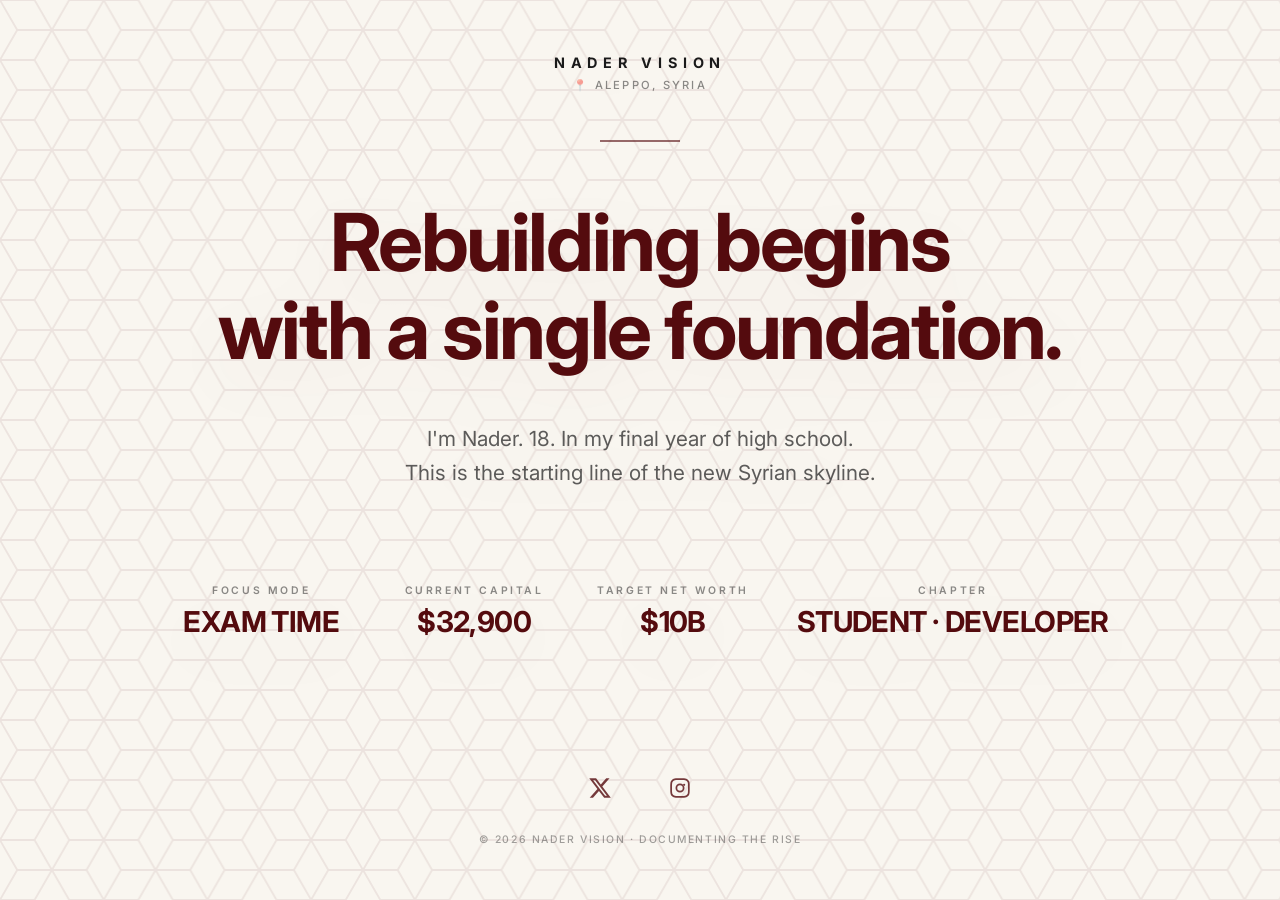
==== commit 11c9e5ac: "1" ====
--- a/index.html
+++ b/index.html
@@ -34,7 +34,15 @@
                 <span class="value" id="countdown-timer">--</span>
             </div>
             <div class="status-item">
-                <span class="label">CURRENT CHAPTER</span>
+                <span class="label">CURRENT CAPITAL</span>
+                <span class="value">$32,900</span>
+            </div>
+            <div class="status-item">
+                <span class="label">TARGET NET WORTH</span>
+                <span class="value">$10B</span>
+            </div>
+            <div class="status-item">
+                <span class="label">CHAPTER</span>
                 <span class="value">STUDENT · DEVELOPER</span>
             </div>
         </div>
--- a/style.css
+++ b/style.css
@@ -5,10 +5,8 @@
 }
 
 body {
-    background-color: #540B0E;
-    /* YOUR COLOR AS CANVAS */
-    color: #F5F0E8;
-    /* Warm cream text */
+    background-color: #F9F6F0;
+    color: #1A1A1A;
     font-family: "Inter", -apple-system, BlinkMacSystemFont, sans-serif;
     font-weight: 400;
     line-height: 1.2;
@@ -18,10 +16,26 @@
     justify-content: center;
     padding: 2.5rem;
     -webkit-font-smoothing: antialiased;
+    position: relative;
+}
+
+body::before {
+    content: "";
+    position: fixed;
+    top: 0;
+    left: 0;
+    width: 100%;
+    height: 100%;
+    pointer-events: none;
+    z-index: 1;
+    opacity: 0.12;
+    background-image: url("data:image/svg+xml,%3Csvg id='patternId' width='100%25' height='100%25' xmlns='http://www.w3.org/2000/svg'%3E%3Cdefs%3E%3Cpattern id='a' patternUnits='userSpaceOnUse' width='69.141' height='40' patternTransform='scale(1.5) rotate(0)'%3E%3Crect x='0' y='0' width='100%25' height='100%25' fill='transparent'/%3E%3Cpath d='M69.212 40H46.118L34.57 20 46.118 0h23.094l11.547 20zM57.665 60H34.57L23.023 40 34.57 20h23.095l11.547 20zm0-40H34.57L23.023 0 34.57-20h23.095L69.212 0zM34.57 60H11.476L-.07 40l11.547-20h23.095l11.547 20zm0-40H11.476L-.07 0l11.547-20h23.095L46.118 0zM23.023 40H-.07l-11.547-20L-.07 0h23.094L34.57 20z' stroke-width='1.2' stroke='%23540B0E' fill='none' opacity='0.6'/%3E%3C/pattern%3E%3C/defs%3E%3Crect width='800%25' height='800%25' transform='translate(0,0)' fill='url(%23a)'/%3E%3C/svg%3E");
+    background-size: auto;
+    background-repeat: repeat;
 }
 
 .center-container {
-    max-width: 1000px;
+    max-width: 1100px;
     width: 100%;
     margin: 0 auto;
     text-align: center;
@@ -29,6 +43,9 @@
     flex-direction: column;
     align-items: center;
     gap: 2rem;
+    position: relative;
+    z-index: 2;
+    filter: drop-shadow(0 20px 30px rgba(84, 11, 14, 0.04));
 }
 
 .header {
@@ -44,7 +61,7 @@
     font-weight: 700;
     letter-spacing: 0.4em;
     text-transform: uppercase;
-    color: #FFFFFF;
+    color: #1A1A1A;
 }
 
 .location {
@@ -52,15 +69,15 @@
     font-weight: 500;
     letter-spacing: 0.2em;
     text-transform: uppercase;
-    color: rgba(245, 240, 232, 0.6);
+    color: rgba(26, 26, 26, 0.5);
 }
 
 .divider {
     width: 80px;
     height: 2px;
-    background: #F5F0E8;
+    background: #540B0E;
     margin: 1rem 0;
-    opacity: 0.5;
+    opacity: 0.6;
 }
 
 .hero-text {
@@ -70,23 +87,26 @@
     letter-spacing: -0.03em;
     max-width: 900px;
     margin: 0.5rem 0;
-    color: #FFFFFF;
+    color: #540B0E;
 }
 
 .subhead-text {
     font-size: clamp(1rem, 3vw, 1.3rem);
     font-weight: 400;
     line-height: 1.6;
-    color: rgba(245, 240, 232, 0.8);
+    color: rgba(26, 26, 26, 0.7);
     max-width: 600px;
     margin: 0.5rem 0 2rem 0;
 }
 
+
+/* Four-column dashboard */
+
 .status-group {
     display: flex;
     flex-wrap: wrap;
     justify-content: center;
-    gap: 4rem 6rem;
+    gap: 2rem 3rem;
     margin: 2rem 0 3rem 0;
 }
 
@@ -95,26 +115,35 @@
     flex-direction: column;
     align-items: center;
     gap: 0.5rem;
-    width: 260px;
+    min-width: 150px;
+    flex: 0 1 auto;
 }
 
 .label {
-    font-size: 0.7rem;
+    font-size: 0.65rem;
     font-weight: 600;
     letter-spacing: 0.25em;
     text-transform: uppercase;
-    color: rgba(245, 240, 232, 0.5);
+    color: rgba(26, 26, 26, 0.5);
     text-align: center;
+    white-space: nowrap;
 }
 
 .value {
-    font-size: 2rem;
+    font-size: 1.8rem;
     font-weight: 700;
     letter-spacing: -0.02em;
-    color: #FFFFFF;
+    color: #540B0E;
     text-align: center;
-    min-width: 260px;
     white-space: nowrap;
+}
+
+
+/* Fixed width for timer to prevent shifting */
+
+#countdown-timer {
+    display: inline-block;
+    min-width: 180px;
 }
 
 .footer {
@@ -144,7 +173,7 @@
 }
 
 .social-links a:hover {
-    border-bottom-color: #F5F0E8;
+    border-bottom-color: #540B0E;
     opacity: 1;
 }
 
@@ -153,12 +182,12 @@
 }
 
 .social-links a svg path {
-    fill: #F5F0E8;
+    fill: #540B0E;
     transition: fill 0.2s;
 }
 
 .social-links a:hover svg path {
-    fill: #FFFFFF;
+    fill: #1A1A1A;
 }
 
 .copyright {
@@ -166,25 +195,28 @@
     font-weight: 500;
     letter-spacing: 0.15em;
     text-transform: uppercase;
-    color: rgba(245, 240, 232, 0.4);
-}
-
-@media (max-width: 600px) {
+    color: rgba(26, 26, 26, 0.4);
+}
+
+@media (max-width: 700px) {
     body {
         padding: 1.5rem;
     }
     .status-group {
         flex-direction: column;
-        gap: 2rem;
+        gap: 1.8rem;
         align-items: center;
     }
     .status-item {
         width: 100%;
-        max-width: 300px;
+        max-width: 260px;
     }
     .value {
-        font-size: 1.4rem;
-        min-width: 220px;
+        font-size: 1.6rem;
+        white-space: nowrap;
+    }
+    #countdown-timer {
+        min-width: auto;
     }
     .social-links {
         gap: 2rem;
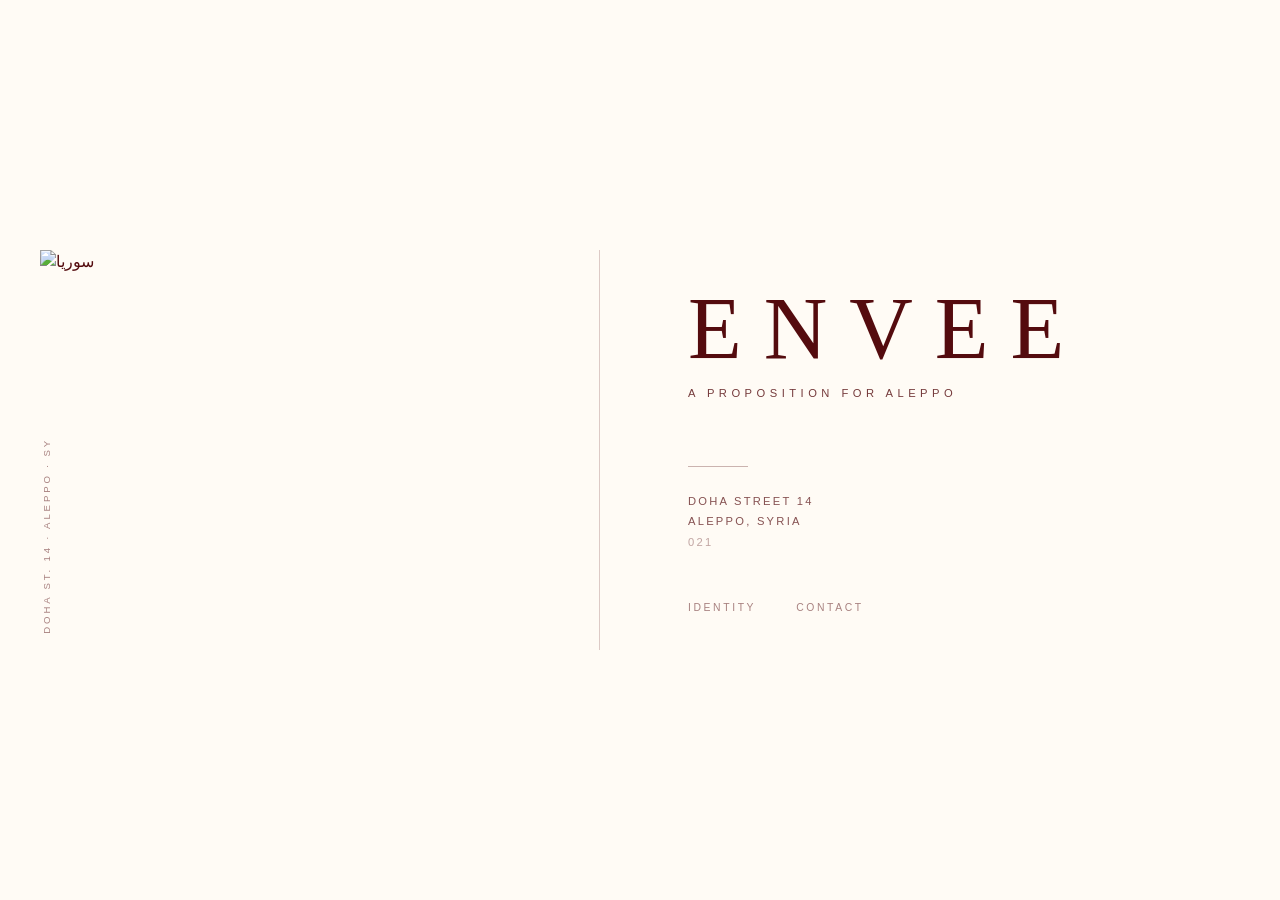
==== commit 91bd70fe: "1" ====
--- a/index.html
+++ b/index.html
@@ -4,94 +4,45 @@
 <head>
     <meta charset="UTF-8">
     <meta name="viewport" content="width=device-width, initial-scale=1.0">
-    <title>NADER VISION · Aleppo</title>
+    <title>Envee · Aleppo</title>
     <link rel="stylesheet" href="style.css">
-    <link rel="preconnect" href="https://fonts.googleapis.com">
-    <link rel="preconnect" href="https://fonts.gstatic.com" crossorigin>
-    <link href="https://fonts.googleapis.com/css2?family=Inter:ital,opsz,wght@0,14..32,100..900;1,14..32,100..900&display=swap" rel="stylesheet">
+    <!-- Favicon (NV Monogram) -->
+    <link rel="icon" href="data:image/svg+xml,<svg xmlns='http://www.w3.org/2000/svg' viewBox='0 0 100 100'><rect width='100' height='100' fill='%23FFFBF5'/><text x='50' y='70' font-family='serif' font-size='60' fill='%23540B0E' text-anchor='middle' font-weight='500'>NV</text></svg>">
 </head>
 
 <body>
-    <main class="center-container">
-        <div class="header">
-            <div class="logo">NADER VISION</div>
-            <div class="location">📍 ALEPPO, SYRIA</div>
-        </div>
-
-        <div class="divider"></div>
-
-        <h1 class="hero-text">
-            Rebuilding begins<br>with a single foundation.
-        </h1>
-
-        <p class="subhead-text">
-            I'm Nader. 18. In my final year of high school.<br> This is the starting line of the new Syrian skyline.
-        </p>
-
-        <div class="status-group">
-            <div class="status-item">
-                <span class="label">FOCUS MODE</span>
-                <span class="value" id="countdown-timer">--</span>
+    <div class="main-grid">
+        <!-- Left: Arabic Calligraphy & Vertical Context -->
+        <div class="col-left">
+            <div class="arabic-primary">
+                <!-- Replace with your actual سوريا SVG/PNG -->
+                <img src="assets/souria.svg" alt="سوريا">
             </div>
-            <div class="status-item">
-                <span class="label">CURRENT CAPITAL</span>
-                <span class="value">$32,900</span>
-            </div>
-            <div class="status-item">
-                <span class="label">TARGET NET WORTH</span>
-                <span class="value">$10B</span>
-            </div>
-            <div class="status-item">
-                <span class="label">CHAPTER</span>
-                <span class="value">STUDENT · DEVELOPER</span>
+            <div class="col-left-footer">
+                Doha St. 14 · Aleppo · SY
             </div>
         </div>
 
-        <div class="footer">
-            <div class="social-links">
-                <a href="https://x.com/iiiiinader" target="_blank" aria-label="X">
-                    <svg width="24" height="24" viewBox="0 0 24 24" xmlns="http://www.w3.org/2000/svg">
-                        <path d="M18.244 2.25h3.308l-7.227 8.26 8.502 11.24H16.17l-5.214-6.817L4.99 21.75H1.68l7.73-8.835L1.254 2.25H8.08l4.713 6.231 5.45-6.231Zm-1.161 17.52h1.833L7.084 4.126H5.117L17.083 19.77Z"/>
-                    </svg>
-                </a>
-                <a href="https://instagram.com/iiiiinader" target="_blank" aria-label="Instagram">
-                    <svg width="24" height="24" viewBox="0 0 24 24" xmlns="http://www.w3.org/2000/svg">
-                        <path fill-rule="evenodd" clip-rule="evenodd" d="M12 2.25c-2.647 0-2.979.012-4.018.058-1.036.047-1.744.212-2.363.45a4.77 4.77 0 0 0-1.724 1.123A4.77 4.77 0 0 0 2.77 5.605c-.238.619-.403 1.327-.45 2.363C2.262 9.021 2.25 9.353 2.25 12s.012 2.979.058 4.018c.047 1.036.212 1.744.45 2.363.239.618.63 1.147 1.123 1.724a4.77 4.77 0 0 0 1.724 1.123c.619.238 1.327.403 2.363.45 1.039.046 1.371.058 4.018.058 2.647 0 2.979-.012 4.018-.058 1.036-.047 1.744-.212 2.363-.45a4.77 4.77 0 0 0 1.724-1.123 4.77 4.77 0 0 0 1.123-1.724c.238-.619.403-1.327.45-2.363.046-1.039.058-1.371.058-4.018s-.012-2.979-.058-4.018c-.047-1.036-.212-1.744-.45-2.363a4.77 4.77 0 0 0-1.123-1.724 4.77 4.77 0 0 0-1.724-1.123c-.619-.238-1.327-.403-2.363-.45C14.979 2.262 14.647 2.25 12 2.25Zm0 1.758c2.603 0 2.911.01 3.938.057.95.043 1.466.202 1.809.335.455.177.78.388 1.121.73.342.341.553.666.73 1.121.133.343.292.859.335 1.809.047 1.027.057 1.335.057 3.938s-.01 2.911-.057 3.938c-.043.95-.202 1.466-.335 1.809a3.02 3.02 0 0 1-.73 1.121 3.02 3.02 0 0 1-1.121.73c-.343.133-.859.292-1.809.335-1.027.047-1.335.057-3.938.057s-2.911-.01-3.938-.057c-.95-.043-1.466-.202-1.809-.335a3.02 3.02 0 0 1-1.121-.73 3.02 3.02 0 0 1-.73-1.121c-.133-.343-.292-.859-.335-1.809-.047-1.027-.057-1.335-.057-3.938s.01-2.911.057-3.938c.043-.95.202-1.466.335-1.809a3.02 3.02 0 0 1 .73-1.121 3.02 3.02 0 0 1 1.121-.73c.343-.133.859-.292 1.809-.335 1.027-.047 1.335-.057 3.938-.057ZM12 7.5a4.5 4.5 0 1 0 0 9 4.5 4.5 0 0 0 0-9Zm0 1.758a2.742 2.742 0 1 1 0 5.484 2.742 2.742 0 0 1 0-5.484Zm5.25-.5a1.125 1.125 0 1 1-2.25 0 1.125 1.125 0 0 1 2.25 0Z"/>
-                    </svg>
-                </a>
+        <!-- Middle: The Axis (Vertical Rule) -->
+        <div class="col-middle">
+            <div class="v-line"></div>
+        </div>
+
+        <!-- Right: Brand Identity -->
+        <div class="col-right">
+            <h1 class="envee-wordmark">ENVEE</h1>
+            <div class="tagline">A proposition for Aleppo</div>
+            <div class="divider-short"></div>
+            <div class="address-block">
+                Doha Street 14<br> Aleppo, Syria<br>
+                <span style="opacity: 0.5;">021</span>
             </div>
-            <div class="copyright">© 2026 NADER VISION · DOCUMENTING THE RISE</div>
+            <div class="nav-inline">
+                <a href="identity.html">Identity</a>
+                <a href="contact.html">Contact</a>
+            </div>
         </div>
-    </main>
-
-    <script>
-        const targetDate = new Date("June 6, 2026 00:00:00").getTime();
-
-        function updateTimer() {
-            const now = new Date().getTime();
-            const distance = targetDate - now;
-
-            if (distance < 0) {
-                document.getElementById("countdown-timer").innerHTML = "EXAM TIME";
-                return;
-            }
-
-            const days = Math.floor(distance / (1000 * 60 * 60 * 24));
-            const hours = Math.floor((distance % (1000 * 60 * 60 * 24)) / (1000 * 60 * 60));
-            const minutes = Math.floor((distance % (1000 * 60 * 60)) / (1000 * 60));
-            const seconds = Math.floor((distance % (1000 * 60)) / 1000);
-
-            const formattedHours = hours.toString().padStart(2, '0');
-            const formattedMinutes = minutes.toString().padStart(2, '0');
-            const formattedSeconds = seconds.toString().padStart(2, '0');
-
-            document.getElementById("countdown-timer").innerHTML =
-                `${days}D ${formattedHours}H ${formattedMinutes}M ${formattedSeconds}S`;
-        }
-
-        updateTimer();
-        setInterval(updateTimer, 1000);
-    </script>
+    </div>
 </body>
 
 </html>
--- a/style.css
+++ b/style.css
@@ -1,3 +1,31 @@
+/* -----------------------------------------------
+   ENVEE IDENTITY — Dark Vintage Luxury
+   Oxblood #540B0E / Manuscript #FFFBF5
+   Primary Font: Denvile Vintage Demo
+   Secondary Font: Inter Light
+----------------------------------------------- */
+
+
+/* Custom Font Face */
+
+
+/* Custom Font Face — Denvile Drawn */
+
+@font-face {
+    font-family: 'Denvile Vintage';
+    src: url('assets/fonts/DENVILE-DRAWN-BF65FE5DA374DAC.OTF') format('opentype');
+    font-weight: normal;
+    font-style: normal;
+    font-display: swap;
+}
+
+
+/* Google Font for Body */
+
+@import url('https://fonts.googleapis.com/css2?family=Inter:wght@200;300;400&display=swap');
+
+/* Reset & Base */
+
 * {
     margin: 0;
     padding: 0;
@@ -5,17 +33,16 @@
 }
 
 body {
-    background-color: #F9F6F0;
-    color: #1A1A1A;
-    font-family: "Inter", -apple-system, BlinkMacSystemFont, sans-serif;
-    font-weight: 400;
-    line-height: 1.2;
+    background-color: #FFFBF5;
+    color: #540B0E;
+    font-family: 'Inter', sans-serif;
+    font-weight: 300;
+    line-height: 1.5;
     min-height: 100vh;
     display: flex;
     align-items: center;
-    justify-content: center;
     padding: 2.5rem;
-    -webkit-font-smoothing: antialiased;
+    /* Subtle Grain Texture Overlay */
     position: relative;
 }
 
@@ -26,199 +53,357 @@
     left: 0;
     width: 100%;
     height: 100%;
+    background-image: url('assets/texture.png');
+    /* Optional: a subtle noise/grain png */
+    opacity: 0.03;
     pointer-events: none;
-    z-index: 1;
-    opacity: 0.12;
-    background-image: url("data:image/svg+xml,%3Csvg id='patternId' width='100%25' height='100%25' xmlns='http://www.w3.org/2000/svg'%3E%3Cdefs%3E%3Cpattern id='a' patternUnits='userSpaceOnUse' width='69.141' height='40' patternTransform='scale(1.5) rotate(0)'%3E%3Crect x='0' y='0' width='100%25' height='100%25' fill='transparent'/%3E%3Cpath d='M69.212 40H46.118L34.57 20 46.118 0h23.094l11.547 20zM57.665 60H34.57L23.023 40 34.57 20h23.095l11.547 20zm0-40H34.57L23.023 0 34.57-20h23.095L69.212 0zM34.57 60H11.476L-.07 40l11.547-20h23.095l11.547 20zm0-40H11.476L-.07 0l11.547-20h23.095L46.118 0zM23.023 40H-.07l-11.547-20L-.07 0h23.094L34.57 20z' stroke-width='1.2' stroke='%23540B0E' fill='none' opacity='0.6'/%3E%3C/pattern%3E%3C/defs%3E%3Crect width='800%25' height='800%25' transform='translate(0,0)' fill='url(%23a)'/%3E%3C/svg%3E");
-    background-size: auto;
-    background-repeat: repeat;
-}
-
-.center-container {
-    max-width: 1100px;
+    z-index: 999;
+}
+
+
+/* Main Layout Container — Asymmetric Grid */
+
+.main-grid {
+    display: grid;
+    grid-template-columns: 1.2fr 0.8fr 2fr;
+    max-width: 1400px;
     width: 100%;
     margin: 0 auto;
-    text-align: center;
+    gap: 0;
+    position: relative;
+    z-index: 1;
+}
+
+
+/* Vertical Rules — Architectural Lines */
+
+.v-line {
+    width: 1px;
+    background-color: #540B0E;
+    opacity: 0.2;
+    height: 100%;
+    min-height: 400px;
+    margin: 0 1.5rem;
+}
+
+
+/* Left Column — Arabic & Vertical Context */
+
+.col-left {
     display: flex;
     flex-direction: column;
+    justify-content: space-between;
+    padding-right: 2rem;
+}
+
+.arabic-primary {
+    margin-top: 0;
+}
+
+.arabic-primary img,
+.arabic-primary svg {
+    max-width: 160px;
+    height: auto;
+    display: block;
+}
+
+.col-left-footer {
+    font-size: 0.6rem;
+    letter-spacing: 0.3em;
+    text-transform: uppercase;
+    opacity: 0.5;
+    writing-mode: vertical-rl;
+    transform: rotate(180deg);
+    margin-bottom: 1rem;
+}
+
+
+/* Middle Column — The Axis */
+
+.col-middle {
+    display: flex;
+    flex-direction: column;
+    justify-content: center;
+    align-items: flex-end;
+    padding: 0 1rem;
+}
+
+
+/* Right Column — Brand & Content */
+
+.col-right {
+    padding-left: 3rem;
+    display: flex;
+    flex-direction: column;
+    justify-content: center;
+    max-width: 580px;
+}
+
+
+/* Typography */
+
+.envee-wordmark {
+    font-family: 'Denvile Vintage', 'Times New Roman', serif;
+    font-size: 5.5rem;
+    font-weight: normal;
+    letter-spacing: 0.25em;
+    margin-right: -0.25em;
+    line-height: 1.1;
+    color: #540B0E;
+    text-transform: uppercase;
+    margin-bottom: 0.5rem;
+}
+
+.tagline {
+    font-family: 'Inter', sans-serif;
+    font-weight: 200;
+    font-size: 0.7rem;
+    letter-spacing: 0.4em;
+    text-transform: uppercase;
+    margin-bottom: 2.5rem;
+    color: #540B0E;
+    opacity: 0.8;
+}
+
+.divider-short {
+    width: 60px;
+    height: 1px;
+    background-color: #540B0E;
+    opacity: 0.3;
+    margin: 1.5rem 0 1.5rem 0;
+}
+
+.address-block {
+    font-family: 'Inter', sans-serif;
+    font-weight: 300;
+    font-size: 0.7rem;
+    letter-spacing: 0.2em;
+    text-transform: uppercase;
+    line-height: 1.8;
+    opacity: 0.7;
+    margin-bottom: 3rem;
+}
+
+
+/* Navigation — Minimal, Inline */
+
+.nav-inline {
+    display: flex;
+    gap: 2.5rem;
+    font-size: 0.65rem;
+    letter-spacing: 0.25em;
+    text-transform: uppercase;
+}
+
+.nav-inline a {
+    color: #540B0E;
+    text-decoration: none;
+    opacity: 0.5;
+    transition: opacity 0.2s;
+    padding-bottom: 3px;
+    border-bottom: 1px solid transparent;
+}
+
+.nav-inline a:hover {
+    opacity: 1;
+    border-bottom-color: #540B0E;
+}
+
+
+/* Identity Page Specific */
+
+.page-header {
+    margin-bottom: 2.5rem;
+}
+
+.page-header h2 {
+    font-family: 'Denvile Vintage', serif;
+    font-size: 2.5rem;
+    letter-spacing: 0.2em;
+    text-transform: uppercase;
+    margin-bottom: 0.25rem;
+}
+
+.page-header .subhead {
+    font-size: 0.65rem;
+    letter-spacing: 0.3em;
+    opacity: 0.6;
+}
+
+.identity-content {
+    display: grid;
+    grid-template-columns: 1fr 1fr;
+    gap: 3rem;
+}
+
+.identity-section {
+    margin-bottom: 2.5rem;
+}
+
+.identity-section h3 {
+    font-family: 'Inter', sans-serif;
+    font-weight: 400;
+    font-size: 0.65rem;
+    letter-spacing: 0.25em;
+    text-transform: uppercase;
+    margin-bottom: 1rem;
+    opacity: 0.7;
+}
+
+.palette-display {
+    display: flex;
+    gap: 2rem;
     align-items: center;
-    gap: 2rem;
-    position: relative;
-    z-index: 2;
-    filter: drop-shadow(0 20px 30px rgba(84, 11, 14, 0.04));
-}
-
-.header {
+}
+
+.swatch-item {
     display: flex;
     flex-direction: column;
     align-items: center;
     gap: 0.5rem;
-    width: 100%;
-}
-
-.logo {
+}
+
+.swatch {
+    width: 70px;
+    height: 70px;
+}
+
+.swatch.oxblood {
+    background-color: #540B0E;
+}
+
+.swatch.manuscript {
+    background-color: #FFFBF5;
+    border: 1px solid #540B0E;
+}
+
+.swatch-label {
+    font-size: 0.6rem;
+    letter-spacing: 0.1em;
+    opacity: 0.7;
+}
+
+.monogram-large {
+    font-family: 'Denvile Vintage', serif;
+    font-size: 4rem;
+    letter-spacing: 0.15em;
+    line-height: 1;
+}
+
+.font-sample {
+    font-family: 'Denvile Vintage', serif;
+    font-size: 2rem;
+    letter-spacing: 0.15em;
+    margin-bottom: 0.5rem;
+}
+
+.font-sample-body {
+    font-family: 'Inter', sans-serif;
+    font-weight: 300;
     font-size: 0.9rem;
-    font-weight: 700;
-    letter-spacing: 0.4em;
-    text-transform: uppercase;
-    color: #1A1A1A;
-}
-
-.location {
+}
+
+.arabic-sample-large {
+    font-size: 3rem;
+    line-height: 1.2;
+    margin-bottom: 0.25rem;
+}
+
+.rule-item {
     font-size: 0.7rem;
-    font-weight: 500;
+    letter-spacing: 0.05em;
+    margin-bottom: 0.5rem;
+    display: flex;
+    align-items: baseline;
+}
+
+.rule-item::before {
+    content: "—";
+    margin-right: 0.75rem;
+    opacity: 0.5;
+}
+
+
+/* Contact Page */
+
+.contact-wrapper {
+    max-width: 500px;
+}
+
+.contact-email-large {
+    font-family: 'Denvile Vintage', serif;
+    font-size: 1.8rem;
+    letter-spacing: 0.1em;
+    margin: 1.5rem 0;
+}
+
+.contact-email-large a {
+    color: #540B0E;
+    text-decoration: none;
+    border-bottom: 1px solid #540B0E;
+    padding-bottom: 4px;
+}
+
+.contact-note {
+    font-size: 0.7rem;
+    letter-spacing: 0.15em;
+    line-height: 1.8;
+    opacity: 0.7;
+}
+
+
+/* Back Link */
+
+.back-link {
+    display: inline-block;
+    margin-bottom: 2rem;
+    font-size: 0.6rem;
     letter-spacing: 0.2em;
     text-transform: uppercase;
-    color: rgba(26, 26, 26, 0.5);
-}
-
-.divider {
-    width: 80px;
-    height: 2px;
-    background: #540B0E;
-    margin: 1rem 0;
-    opacity: 0.6;
-}
-
-.hero-text {
-    font-size: clamp(2.8rem, 8vw, 5rem);
-    font-weight: 700;
-    line-height: 1.1;
-    letter-spacing: -0.03em;
-    max-width: 900px;
-    margin: 0.5rem 0;
-    color: #540B0E;
-}
-
-.subhead-text {
-    font-size: clamp(1rem, 3vw, 1.3rem);
-    font-weight: 400;
-    line-height: 1.6;
-    color: rgba(26, 26, 26, 0.7);
-    max-width: 600px;
-    margin: 0.5rem 0 2rem 0;
-}
-
-
-/* Four-column dashboard */
-
-.status-group {
-    display: flex;
-    flex-wrap: wrap;
-    justify-content: center;
-    gap: 2rem 3rem;
-    margin: 2rem 0 3rem 0;
-}
-
-.status-item {
-    display: flex;
-    flex-direction: column;
-    align-items: center;
-    gap: 0.5rem;
-    min-width: 150px;
-    flex: 0 1 auto;
-}
-
-.label {
-    font-size: 0.65rem;
-    font-weight: 600;
-    letter-spacing: 0.25em;
-    text-transform: uppercase;
-    color: rgba(26, 26, 26, 0.5);
-    text-align: center;
-    white-space: nowrap;
-}
-
-.value {
-    font-size: 1.8rem;
-    font-weight: 700;
-    letter-spacing: -0.02em;
-    color: #540B0E;
-    text-align: center;
-    white-space: nowrap;
-}
-
-
-/* Fixed width for timer to prevent shifting */
-
-#countdown-timer {
-    display: inline-block;
-    min-width: 180px;
-}
-
-.footer {
-    margin-top: 3rem;
-    display: flex;
-    flex-direction: column;
-    align-items: center;
-    gap: 1.5rem;
-    width: 100%;
-}
-
-.social-links {
-    display: flex;
-    gap: 2.5rem;
-    justify-content: center;
-    align-items: center;
-}
-
-.social-links a {
-    display: inline-flex;
-    align-items: center;
-    justify-content: center;
-    padding: 0.5rem;
-    border-bottom: 2px solid transparent;
-    transition: border-color 0.2s, opacity 0.2s;
+    color: #540B0E;
+    text-decoration: none;
+    opacity: 0.4;
+}
+
+.back-link:hover {
     opacity: 0.8;
 }
 
-.social-links a:hover {
-    border-bottom-color: #540B0E;
-    opacity: 1;
-}
-
-.social-links a svg {
-    display: block;
-}
-
-.social-links a svg path {
-    fill: #540B0E;
-    transition: fill 0.2s;
-}
-
-.social-links a:hover svg path {
-    fill: #1A1A1A;
-}
-
-.copyright {
-    font-size: 0.65rem;
-    font-weight: 500;
-    letter-spacing: 0.15em;
-    text-transform: uppercase;
-    color: rgba(26, 26, 26, 0.4);
-}
-
-@media (max-width: 700px) {
+
+/* Responsive */
+
+@media (max-width: 900px) {
     body {
         padding: 1.5rem;
-    }
-    .status-group {
-        flex-direction: column;
-        gap: 1.8rem;
+        align-items: flex-start;
+    }
+    .main-grid {
+        grid-template-columns: 1fr;
+        gap: 1.5rem;
+    }
+    .v-line {
+        display: none;
+    }
+    .col-middle {
+        display: none;
+    }
+    .col-left {
+        flex-direction: row;
         align-items: center;
-    }
-    .status-item {
-        width: 100%;
-        max-width: 260px;
-    }
-    .value {
-        font-size: 1.6rem;
-        white-space: nowrap;
-    }
-    #countdown-timer {
-        min-width: auto;
-    }
-    .social-links {
-        gap: 2rem;
+        padding-right: 0;
+    }
+    .col-left-footer {
+        writing-mode: horizontal-tb;
+        transform: none;
+    }
+    .col-right {
+        padding-left: 0;
+    }
+    .envee-wordmark {
+        font-size: 3.5rem;
+    }
+    .identity-content {
+        grid-template-columns: 1fr;
+        gap: 1.5rem;
     }
 }
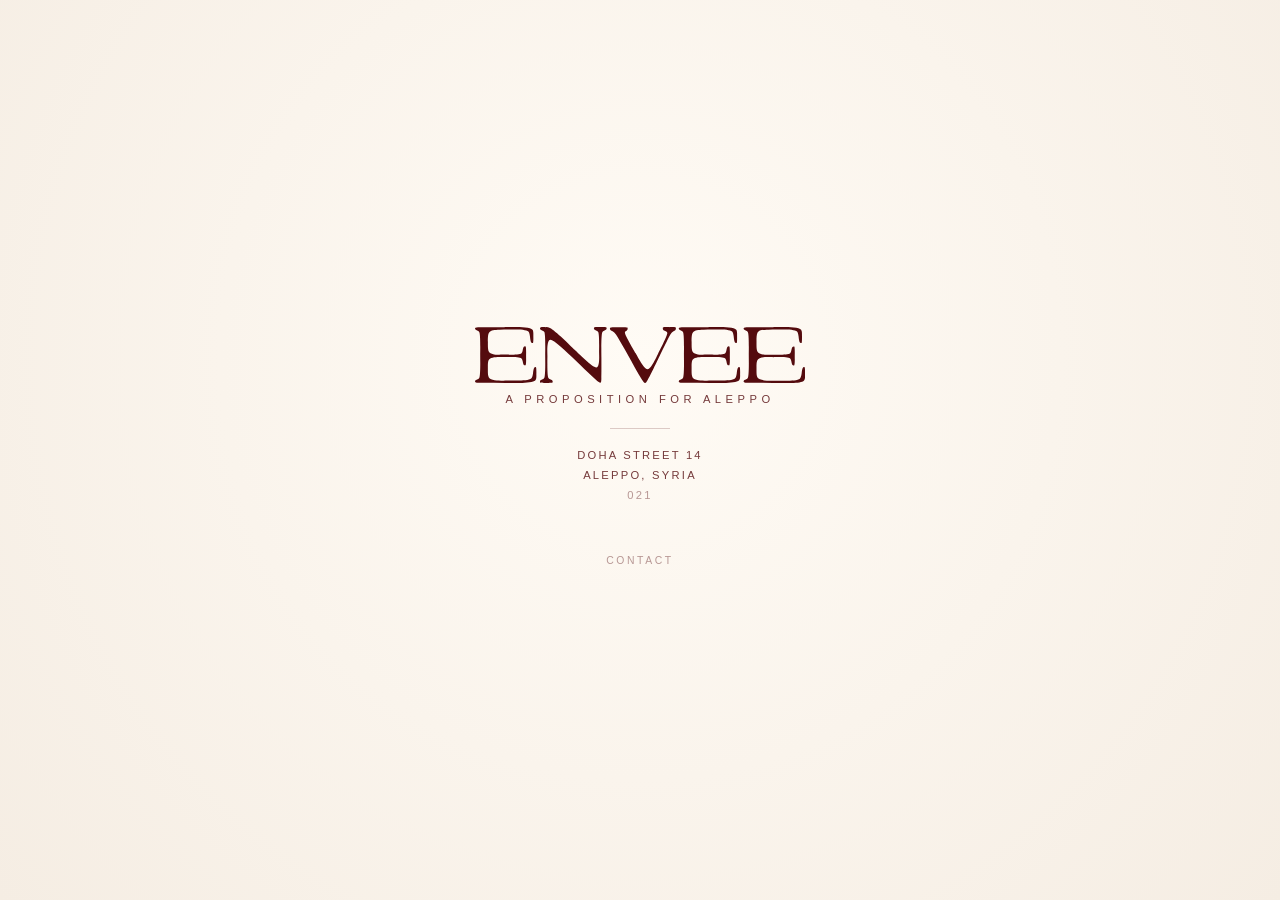
==== commit 8e0de96b: "1" ====
--- a/index.html
+++ b/index.html
@@ -6,41 +6,32 @@
     <meta name="viewport" content="width=device-width, initial-scale=1.0">
     <title>Envee · Aleppo</title>
     <link rel="stylesheet" href="style.css">
-    <!-- Favicon (NV Monogram) -->
+    <!-- Favicon -->
     <link rel="icon" href="data:image/svg+xml,<svg xmlns='http://www.w3.org/2000/svg' viewBox='0 0 100 100'><rect width='100' height='100' fill='%23FFFBF5'/><text x='50' y='70' font-family='serif' font-size='60' fill='%23540B0E' text-anchor='middle' font-weight='500'>NV</text></svg>">
 </head>
 
 <body>
-    <div class="main-grid">
-        <!-- Left: Arabic Calligraphy & Vertical Context -->
-        <div class="col-left">
-            <div class="arabic-primary">
-                <!-- Replace with your actual سوريا SVG/PNG -->
-                <img src="assets/souria.svg" alt="سوريا">
-            </div>
-            <div class="col-left-footer">
-                Doha St. 14 · Aleppo · SY
-            </div>
+    <div class="container">
+        <!-- ENVEE Logo -->
+        <div class="envee-logo">
+            <img src="assets/envee-logo.svg" alt="ENVEE">
         </div>
 
-        <!-- Middle: The Axis (Vertical Rule) -->
-        <div class="col-middle">
-            <div class="v-line"></div>
+        <!-- Tagline -->
+        <div class="tagline">A proposition for Aleppo</div>
+
+        <!-- Divider -->
+        <hr>
+
+        <!-- Address -->
+        <div class="address">
+            Doha Street 14<br> Aleppo, Syria<br>
+            <span style="opacity: 0.5;">021</span>
         </div>
 
-        <!-- Right: Brand Identity -->
-        <div class="col-right">
-            <h1 class="envee-wordmark">ENVEE</h1>
-            <div class="tagline">A proposition for Aleppo</div>
-            <div class="divider-short"></div>
-            <div class="address-block">
-                Doha Street 14<br> Aleppo, Syria<br>
-                <span style="opacity: 0.5;">021</span>
-            </div>
-            <div class="nav-inline">
-                <a href="identity.html">Identity</a>
-                <a href="contact.html">Contact</a>
-            </div>
+        <!-- Navigation — Only Contact now -->
+        <div class="nav">
+            <a href="contact.html">Contact</a>
         </div>
     </div>
 </body>
--- a/style.css
+++ b/style.css
@@ -1,30 +1,14 @@
 /* -----------------------------------------------
-   ENVEE IDENTITY — Dark Vintage Luxury
-   Oxblood #540B0E / Manuscript #FFFBF5
-   Primary Font: Denvile Vintage Demo
-   Secondary Font: Inter Light
+   ENVEE — Centered Minimal Luxury
+   With subtle animations and atmospheric depth
 ----------------------------------------------- */
 
-
-/* Custom Font Face */
-
-
-/* Custom Font Face — Denvile Drawn */
-
-@font-face {
-    font-family: 'Denvile Vintage';
-    src: url('assets/fonts/DENVILE-DRAWN-BF65FE5DA374DAC.OTF') format('opentype');
-    font-weight: normal;
-    font-style: normal;
-    font-display: swap;
-}
-
-
-/* Google Font for Body */
-
-@import url('https://fonts.googleapis.com/css2?family=Inter:wght@200;300;400&display=swap');
-
-/* Reset & Base */
+:root {
+    --envee-width: 330px;
+    --page-padding: 2rem;
+    --transition-slow: 0.6s;
+    --transition-fast: 0.2s;
+}
 
 * {
     margin: 0;
@@ -32,323 +16,192 @@
     box-sizing: border-box;
 }
 
+@import url('https://fonts.googleapis.com/css2?family=Inter:wght@200;300;400&display=swap');
 body {
-    background-color: #FFFBF5;
+    background: radial-gradient(circle at 50% 40%, #FFFBF5 0%, #F5EDE3 100%);
     color: #540B0E;
     font-family: 'Inter', sans-serif;
     font-weight: 300;
-    line-height: 1.5;
     min-height: 100vh;
     display: flex;
+    flex-direction: column;
+    justify-content: center;
     align-items: center;
-    padding: 2.5rem;
-    /* Subtle Grain Texture Overlay */
+    padding: var(--page-padding);
+    line-height: 1.5;
     position: relative;
 }
 
-body::before {
+
+/* Optional Grain Texture Overlay — Uncomment to enable */
+
+
+/*
+body::after {
     content: "";
     position: fixed;
     top: 0;
     left: 0;
     width: 100%;
     height: 100%;
-    background-image: url('assets/texture.png');
-    /* Optional: a subtle noise/grain png */
-    opacity: 0.03;
+    background-image: url('data:image/svg+xml,%3Csvg viewBox="0 0 200 200" xmlns="http://www.w3.org/2000/svg"%3E%3Cfilter id="noise"%3E%3CfeTurbulence type="fractalNoise" baseFrequency="0.9" numOctaves="4" /%3E%3C/filter%3E%3Crect width="100%25" height="100%25" filter="url(%23noise)" opacity="0.03" /%3E%3C/svg%3E');
     pointer-events: none;
     z-index: 999;
 }
-
-
-/* Main Layout Container — Asymmetric Grid */
-
-.main-grid {
-    display: grid;
-    grid-template-columns: 1.2fr 0.8fr 2fr;
-    max-width: 1400px;
+*/
+
+.container {
+    max-width: 800px;
     width: 100%;
-    margin: 0 auto;
-    gap: 0;
-    position: relative;
-    z-index: 1;
-}
-
-
-/* Vertical Rules — Architectural Lines */
-
-.v-line {
-    width: 1px;
-    background-color: #540B0E;
-    opacity: 0.2;
-    height: 100%;
-    min-height: 400px;
-    margin: 0 1.5rem;
-}
-
-
-/* Left Column — Arabic & Vertical Context */
-
-.col-left {
-    display: flex;
-    flex-direction: column;
-    justify-content: space-between;
-    padding-right: 2rem;
-}
-
-.arabic-primary {
-    margin-top: 0;
-}
-
-.arabic-primary img,
-.arabic-primary svg {
-    max-width: 160px;
+    text-align: center;
+    animation: fadeUp 1.2s cubic-bezier(0.16, 1, 0.3, 1) forwards;
+    opacity: 0;
+    transform: translateY(12px);
+}
+
+@keyframes fadeUp {
+    0% {
+        opacity: 0;
+        transform: translateY(12px);
+    }
+    100% {
+        opacity: 1;
+        transform: translateY(0);
+    }
+}
+
+
+/* ENVEE Logo */
+
+.envee-logo {
+    margin-bottom: 0.5rem;
+    animation: softReveal 1.6s cubic-bezier(0.16, 1, 0.3, 1) forwards;
+    opacity: 0;
+    transform: scale(0.98);
+    animation-delay: 0.1s;
+}
+
+@keyframes softReveal {
+    0% {
+        opacity: 0;
+        transform: scale(0.98);
+    }
+    100% {
+        opacity: 1;
+        transform: scale(1);
+    }
+}
+
+.envee-logo img {
+    width: var(--envee-width);
     height: auto;
     display: block;
-}
-
-.col-left-footer {
-    font-size: 0.6rem;
-    letter-spacing: 0.3em;
-    text-transform: uppercase;
-    opacity: 0.5;
-    writing-mode: vertical-rl;
-    transform: rotate(180deg);
-    margin-bottom: 1rem;
-}
-
-
-/* Middle Column — The Axis */
-
-.col-middle {
-    display: flex;
-    flex-direction: column;
-    justify-content: center;
-    align-items: flex-end;
-    padding: 0 1rem;
-}
-
-
-/* Right Column — Brand & Content */
-
-.col-right {
-    padding-left: 3rem;
-    display: flex;
-    flex-direction: column;
-    justify-content: center;
-    max-width: 580px;
-}
-
-
-/* Typography */
-
-.envee-wordmark {
-    font-family: 'Denvile Vintage', 'Times New Roman', serif;
-    font-size: 5.5rem;
-    font-weight: normal;
-    letter-spacing: 0.25em;
-    margin-right: -0.25em;
-    line-height: 1.1;
-    color: #540B0E;
-    text-transform: uppercase;
-    margin-bottom: 0.5rem;
-}
+    margin: 0 auto;
+    transition: transform 0.4s ease;
+}
+
+.envee-logo img:hover {
+    transform: scale(1.01);
+}
+
+
+/* Tagline */
 
 .tagline {
-    font-family: 'Inter', sans-serif;
-    font-weight: 200;
     font-size: 0.7rem;
     letter-spacing: 0.4em;
     text-transform: uppercase;
-    margin-bottom: 2.5rem;
-    color: #540B0E;
-    opacity: 0.8;
-}
-
-.divider-short {
-    width: 60px;
-    height: 1px;
-    background-color: #540B0E;
-    opacity: 0.3;
-    margin: 1.5rem 0 1.5rem 0;
-}
-
-.address-block {
-    font-family: 'Inter', sans-serif;
+    margin-bottom: 1.25rem;
+    opacity: 0;
     font-weight: 300;
+    animation: fadeIn 0.8s ease forwards;
+    animation-delay: 0.5s;
+}
+
+@keyframes fadeIn {
+    from {
+        opacity: 0;
+    }
+    to {
+        opacity: 0.8;
+    }
+}
+
+
+/* Divider */
+
+hr {
+    border: none;
+    border-top: 1px solid #540B0E;
+    opacity: 0;
+    width: 0px;
+    margin: 1rem auto;
+    animation: expandLine 1s cubic-bezier(0.16, 1, 0.3, 1) forwards;
+    animation-delay: 0.7s;
+}
+
+@keyframes expandLine {
+    0% {
+        width: 0px;
+        opacity: 0;
+    }
+    100% {
+        width: 60px;
+        opacity: 0.2;
+    }
+}
+
+
+/* Address Block */
+
+.address {
     font-size: 0.7rem;
     letter-spacing: 0.2em;
     text-transform: uppercase;
     line-height: 1.8;
-    opacity: 0.7;
+    opacity: 0;
     margin-bottom: 3rem;
-}
-
-
-/* Navigation — Minimal, Inline */
-
-.nav-inline {
+    font-weight: 300;
+    animation: fadeIn 0.8s ease forwards;
+    animation-delay: 0.9s;
+}
+
+.address span {
+    transition: opacity 0.3s ease;
+}
+
+.address:hover span {
+    opacity: 1 !important;
+}
+
+
+/* Navigation */
+
+.nav {
     display: flex;
+    justify-content: center;
     gap: 2.5rem;
     font-size: 0.65rem;
     letter-spacing: 0.25em;
     text-transform: uppercase;
-}
-
-.nav-inline a {
+    opacity: 0;
+    animation: fadeIn 0.8s ease forwards;
+    animation-delay: 1.1s;
+}
+
+.nav a {
     color: #540B0E;
     text-decoration: none;
     opacity: 0.5;
-    transition: opacity 0.2s;
     padding-bottom: 3px;
     border-bottom: 1px solid transparent;
-}
-
-.nav-inline a:hover {
+    transition: opacity 0.3s ease, border-color 0.3s ease, letter-spacing 0.4s ease;
+}
+
+.nav a:hover {
     opacity: 1;
     border-bottom-color: #540B0E;
-}
-
-
-/* Identity Page Specific */
-
-.page-header {
-    margin-bottom: 2.5rem;
-}
-
-.page-header h2 {
-    font-family: 'Denvile Vintage', serif;
-    font-size: 2.5rem;
-    letter-spacing: 0.2em;
-    text-transform: uppercase;
-    margin-bottom: 0.25rem;
-}
-
-.page-header .subhead {
-    font-size: 0.65rem;
-    letter-spacing: 0.3em;
-    opacity: 0.6;
-}
-
-.identity-content {
-    display: grid;
-    grid-template-columns: 1fr 1fr;
-    gap: 3rem;
-}
-
-.identity-section {
-    margin-bottom: 2.5rem;
-}
-
-.identity-section h3 {
-    font-family: 'Inter', sans-serif;
-    font-weight: 400;
-    font-size: 0.65rem;
-    letter-spacing: 0.25em;
-    text-transform: uppercase;
-    margin-bottom: 1rem;
-    opacity: 0.7;
-}
-
-.palette-display {
-    display: flex;
-    gap: 2rem;
-    align-items: center;
-}
-
-.swatch-item {
-    display: flex;
-    flex-direction: column;
-    align-items: center;
-    gap: 0.5rem;
-}
-
-.swatch {
-    width: 70px;
-    height: 70px;
-}
-
-.swatch.oxblood {
-    background-color: #540B0E;
-}
-
-.swatch.manuscript {
-    background-color: #FFFBF5;
-    border: 1px solid #540B0E;
-}
-
-.swatch-label {
-    font-size: 0.6rem;
-    letter-spacing: 0.1em;
-    opacity: 0.7;
-}
-
-.monogram-large {
-    font-family: 'Denvile Vintage', serif;
-    font-size: 4rem;
-    letter-spacing: 0.15em;
-    line-height: 1;
-}
-
-.font-sample {
-    font-family: 'Denvile Vintage', serif;
-    font-size: 2rem;
-    letter-spacing: 0.15em;
-    margin-bottom: 0.5rem;
-}
-
-.font-sample-body {
-    font-family: 'Inter', sans-serif;
-    font-weight: 300;
-    font-size: 0.9rem;
-}
-
-.arabic-sample-large {
-    font-size: 3rem;
-    line-height: 1.2;
-    margin-bottom: 0.25rem;
-}
-
-.rule-item {
-    font-size: 0.7rem;
-    letter-spacing: 0.05em;
-    margin-bottom: 0.5rem;
-    display: flex;
-    align-items: baseline;
-}
-
-.rule-item::before {
-    content: "—";
-    margin-right: 0.75rem;
-    opacity: 0.5;
-}
-
-
-/* Contact Page */
-
-.contact-wrapper {
-    max-width: 500px;
-}
-
-.contact-email-large {
-    font-family: 'Denvile Vintage', serif;
-    font-size: 1.8rem;
-    letter-spacing: 0.1em;
-    margin: 1.5rem 0;
-}
-
-.contact-email-large a {
-    color: #540B0E;
-    text-decoration: none;
-    border-bottom: 1px solid #540B0E;
-    padding-bottom: 4px;
-}
-
-.contact-note {
-    font-size: 0.7rem;
-    letter-spacing: 0.15em;
-    line-height: 1.8;
-    opacity: 0.7;
+    letter-spacing: 0.35em;
 }
 
 
@@ -363,47 +216,62 @@
     color: #540B0E;
     text-decoration: none;
     opacity: 0.4;
+    transition: opacity 0.3s ease, transform 0.3s ease;
 }
 
 .back-link:hover {
     opacity: 0.8;
-}
-
-
-/* Responsive */
-
-@media (max-width: 900px) {
-    body {
-        padding: 1.5rem;
-        align-items: flex-start;
-    }
-    .main-grid {
-        grid-template-columns: 1fr;
+    transform: translateX(-4px);
+}
+
+
+/* Contact Page Specific */
+
+.contact-email {
+    font-family: 'Times New Roman', serif;
+    font-size: 1.4rem;
+    letter-spacing: 0.1em;
+    margin: 1.5rem 0;
+    opacity: 0;
+    animation: fadeIn 0.8s ease forwards;
+    animation-delay: 0.4s;
+}
+
+.contact-email a {
+    color: #540B0E;
+    text-decoration: none;
+    border-bottom: 1px solid #540B0E;
+    padding-bottom: 3px;
+    transition: letter-spacing 0.3s ease, padding-bottom 0.2s ease;
+}
+
+.contact-email a:hover {
+    letter-spacing: 0.15em;
+    padding-bottom: 6px;
+}
+
+.contact-note {
+    font-size: 0.7rem;
+    letter-spacing: 0.15em;
+    line-height: 1.8;
+    opacity: 0;
+    max-width: 400px;
+    margin: 0 auto;
+    animation: fadeIn 0.8s ease forwards;
+    animation-delay: 0.7s;
+}
+
+
+/* Mobile Adjustments */
+
+@media (max-width: 600px) {
+     :root {
+        --envee-width: 200px;
+    }
+    .nav {
         gap: 1.5rem;
     }
-    .v-line {
-        display: none;
-    }
-    .col-middle {
-        display: none;
-    }
-    .col-left {
-        flex-direction: row;
-        align-items: center;
-        padding-right: 0;
-    }
-    .col-left-footer {
-        writing-mode: horizontal-tb;
-        transform: none;
-    }
-    .col-right {
-        padding-left: 0;
-    }
-    .envee-wordmark {
-        font-size: 3.5rem;
-    }
-    .identity-content {
-        grid-template-columns: 1fr;
-        gap: 1.5rem;
+    .contact-email {
+        font-size: 1.1rem;
     }
 }
